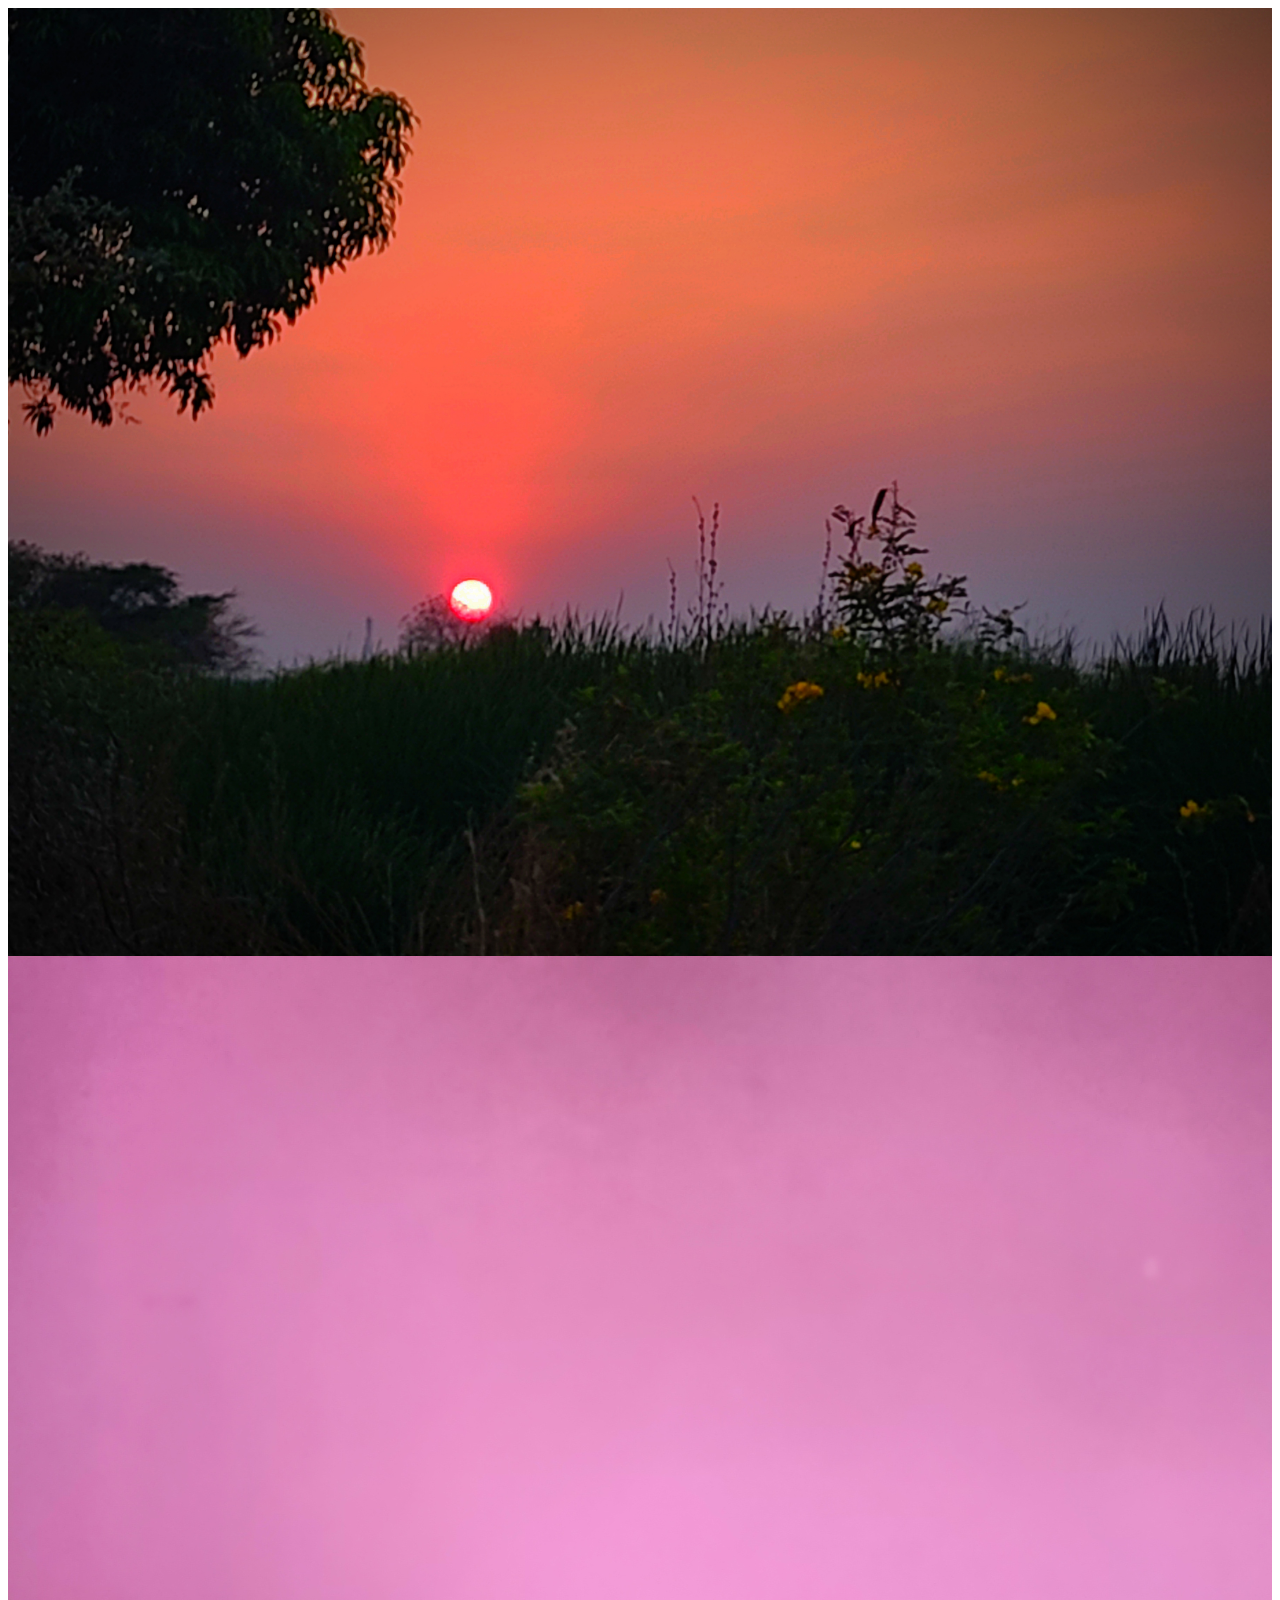
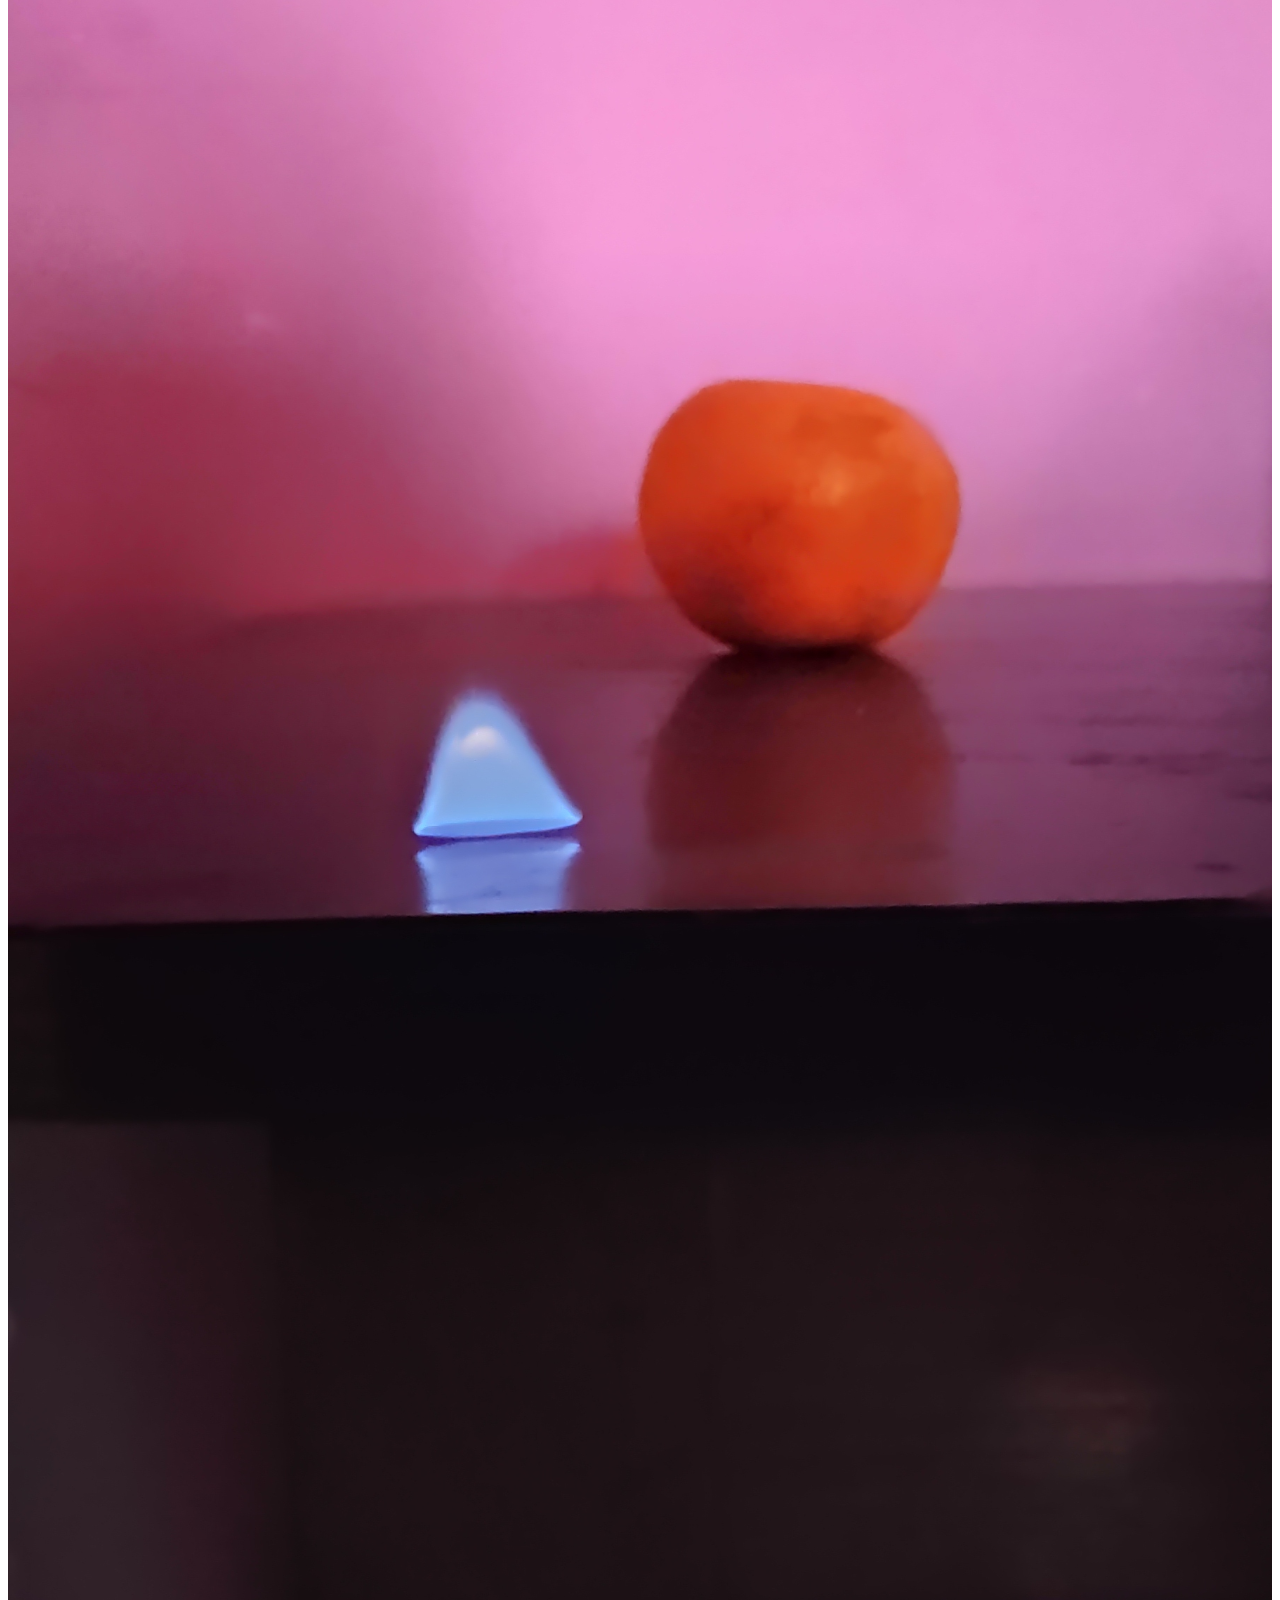
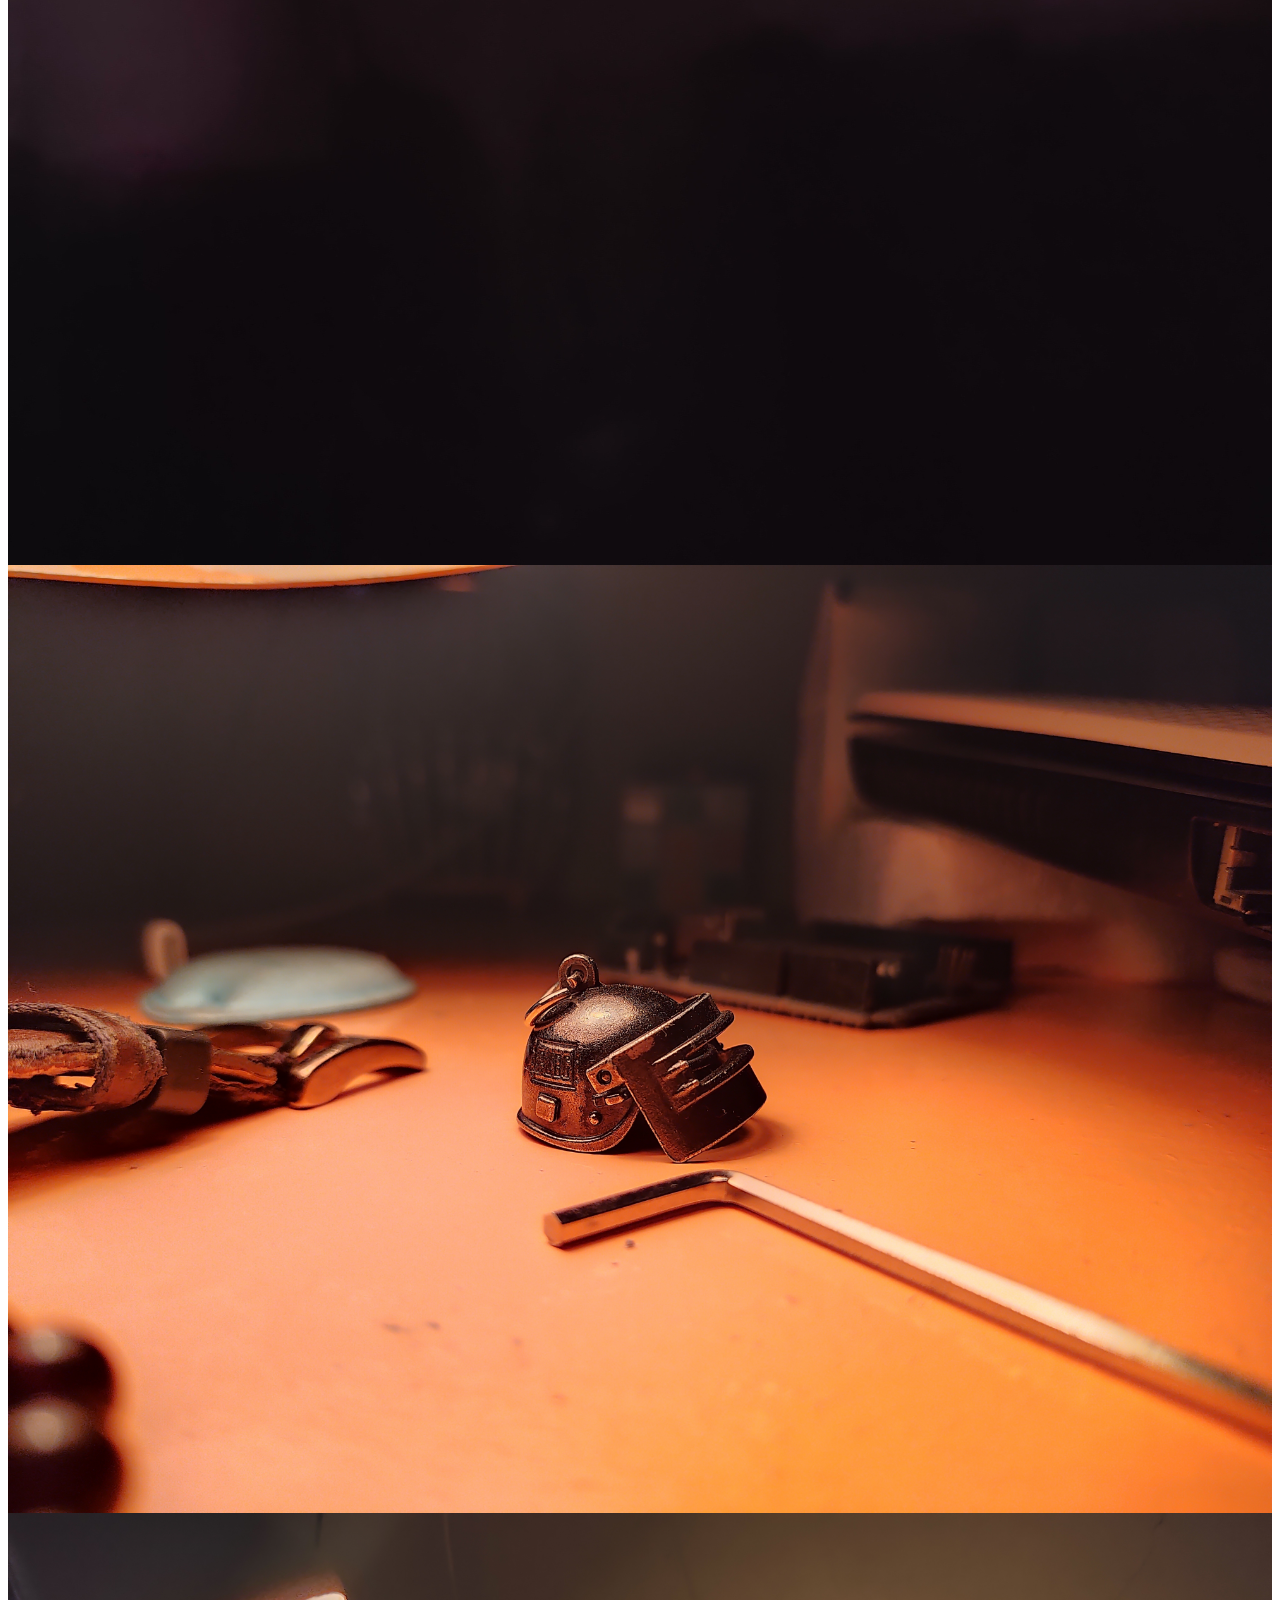
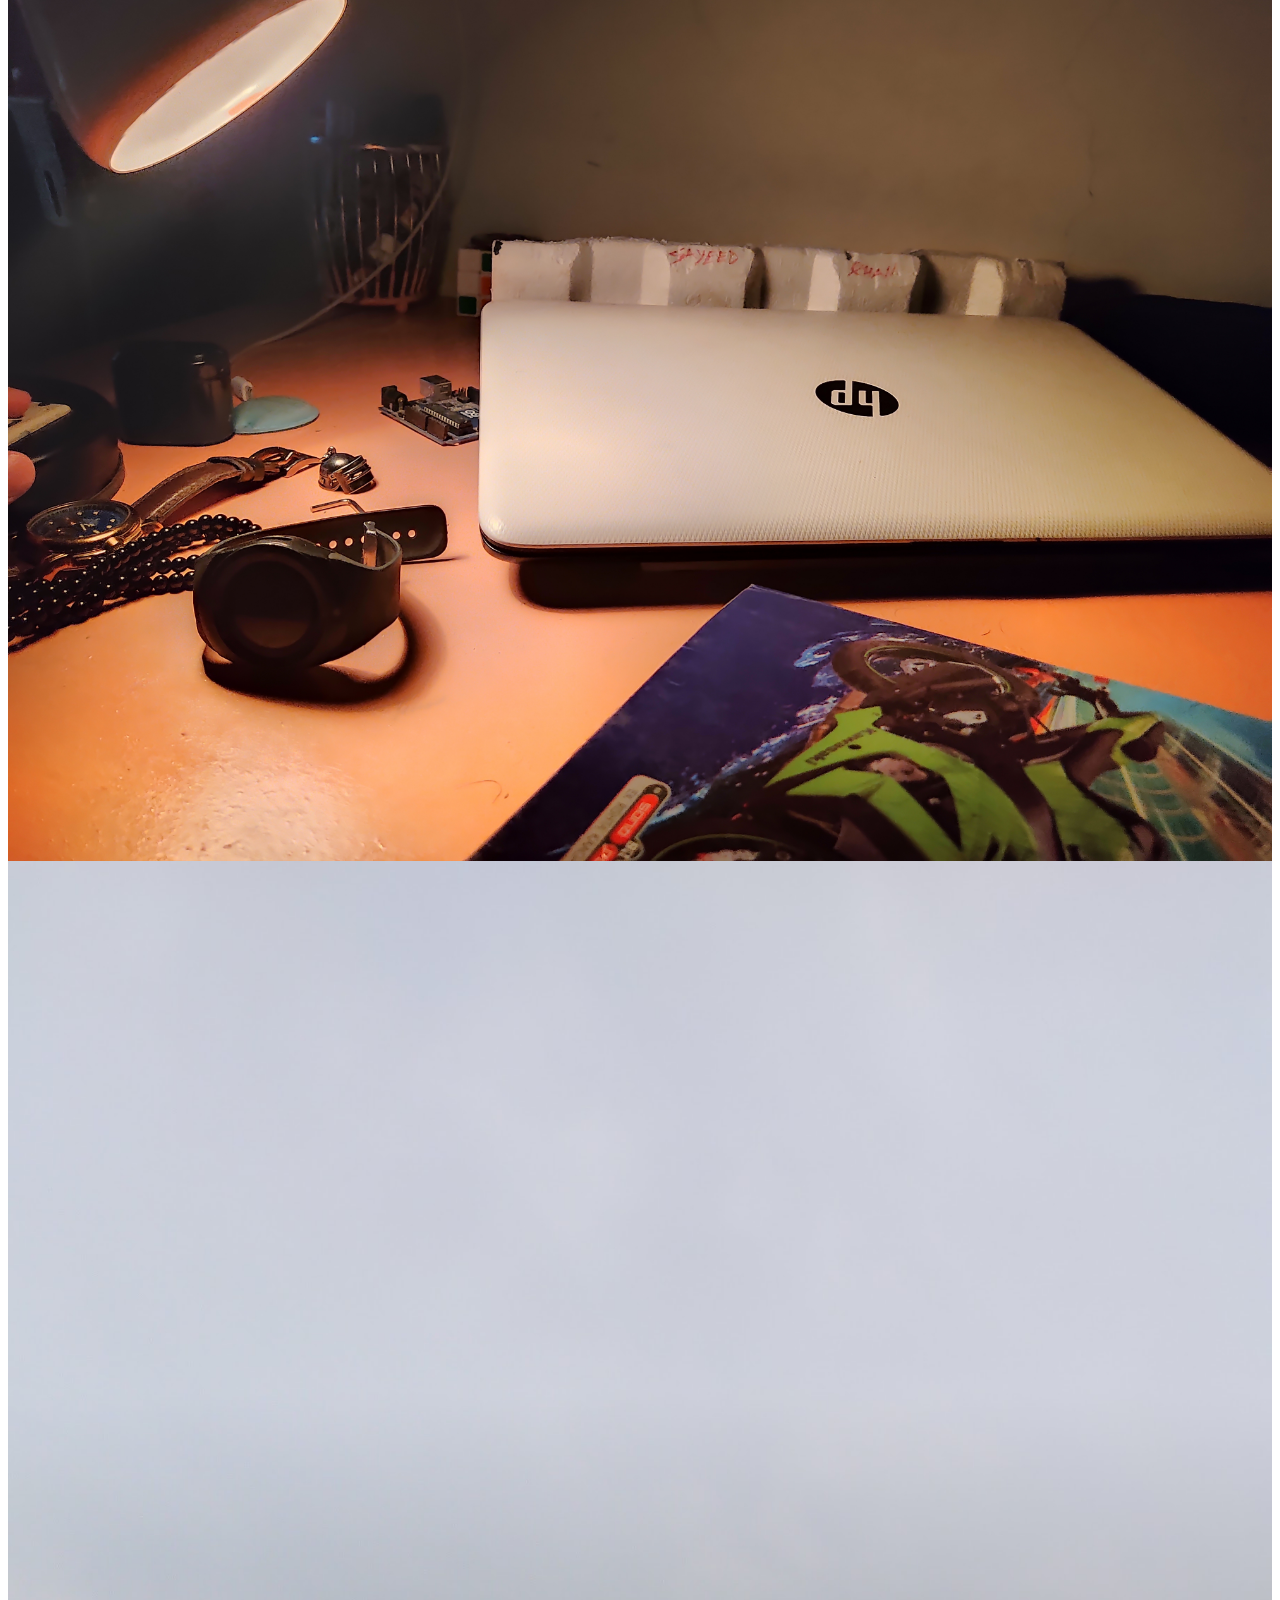
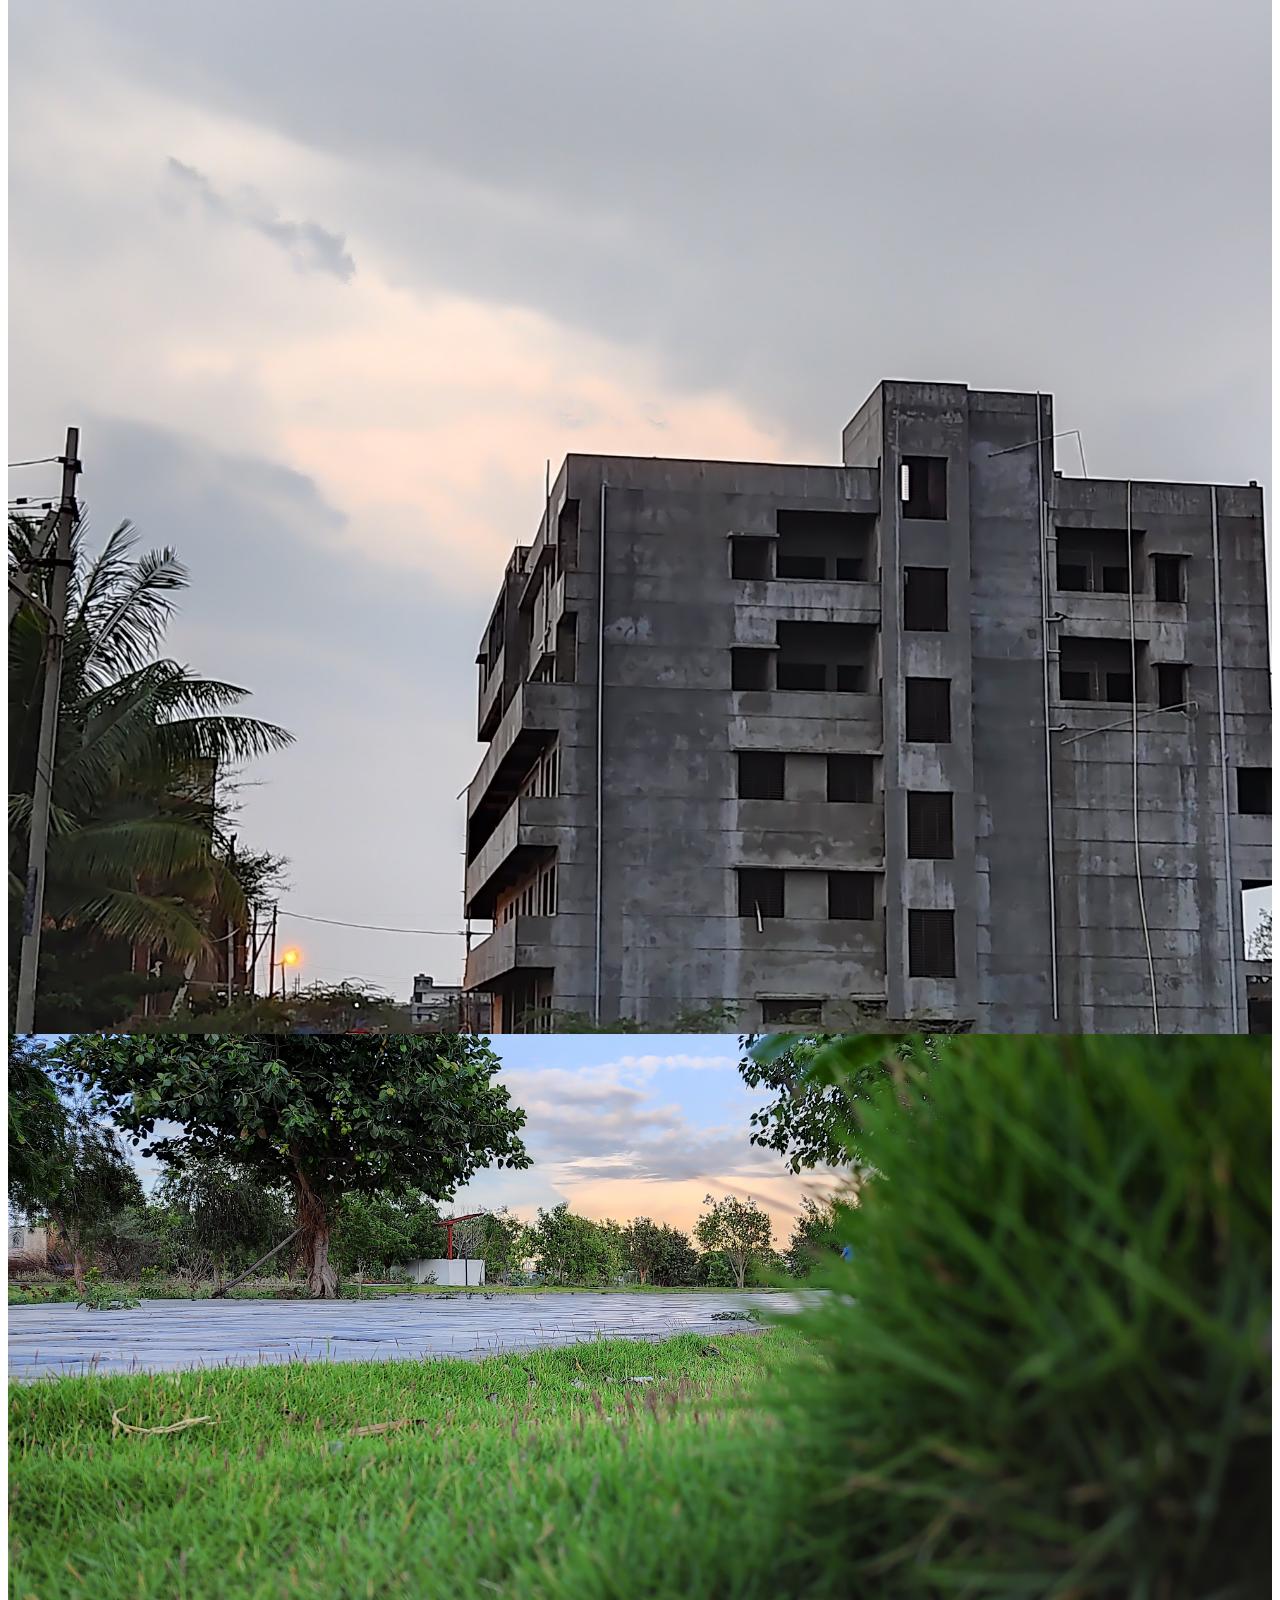
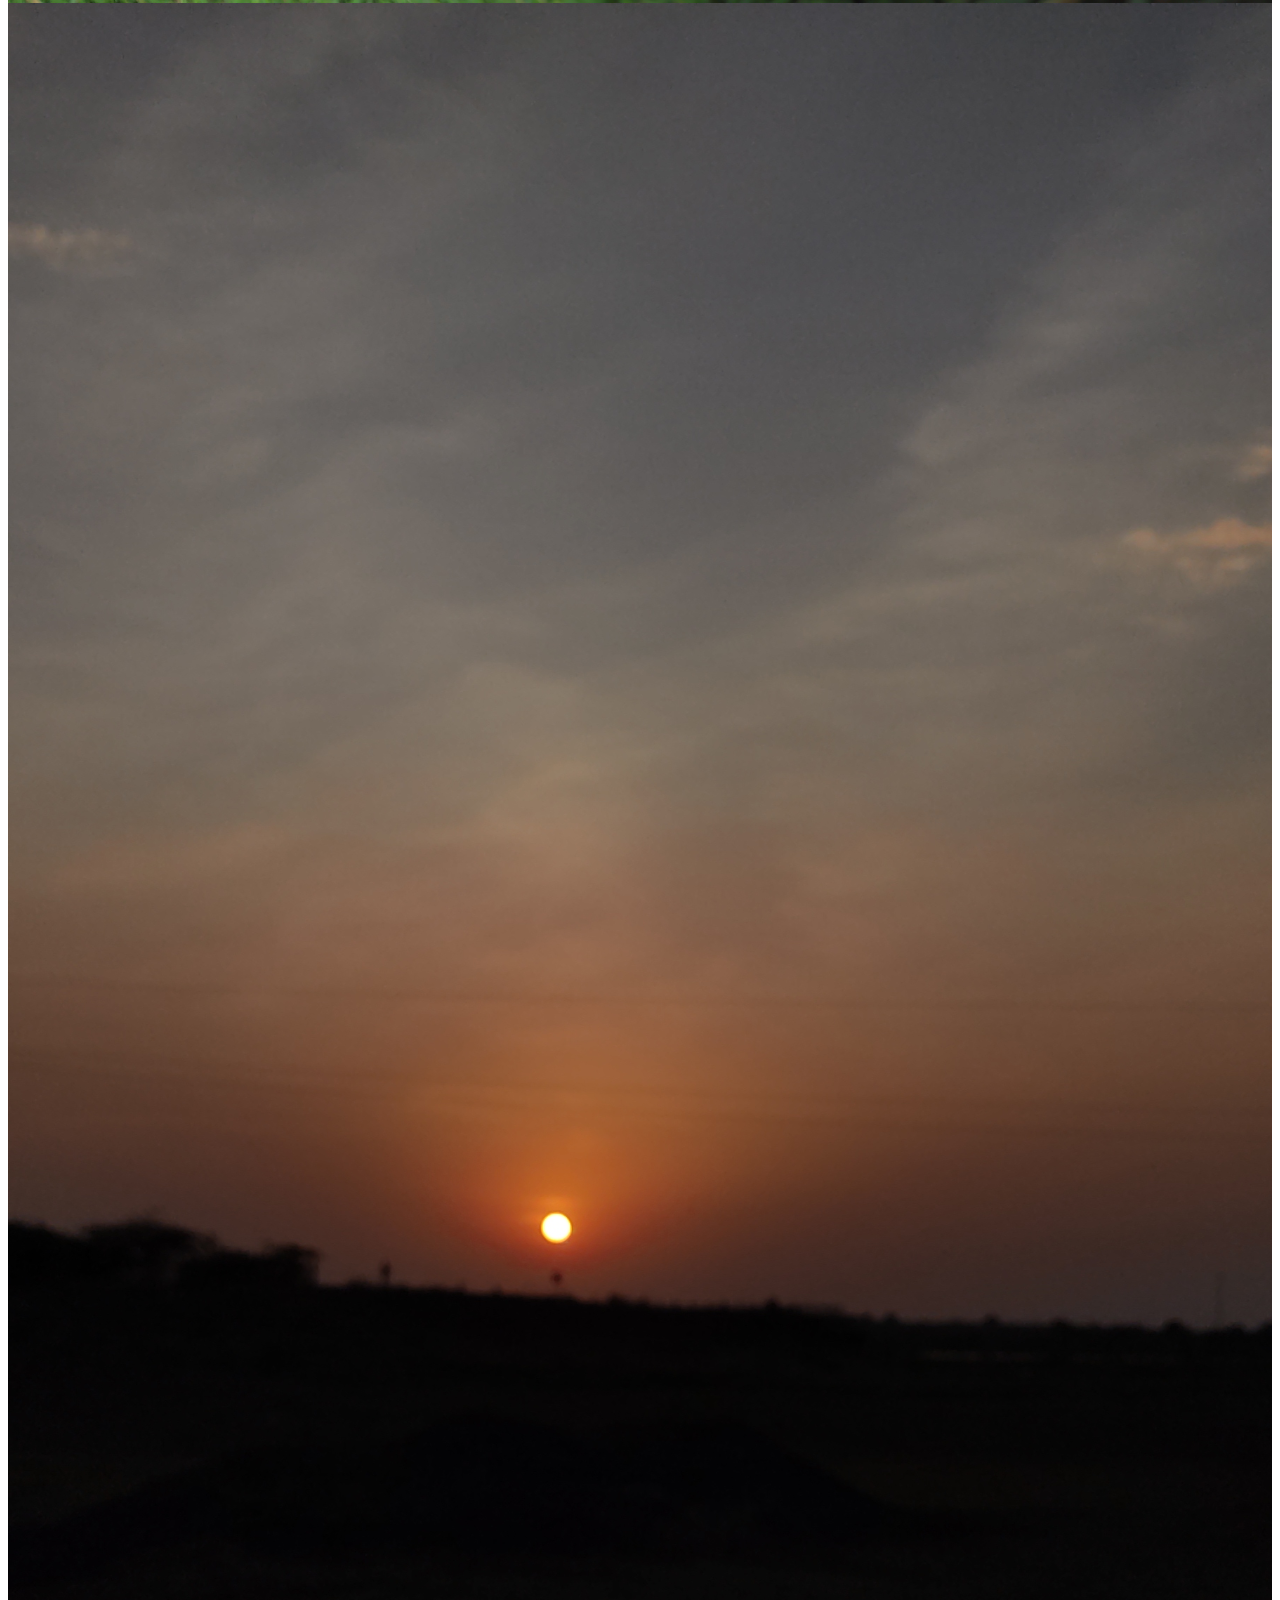
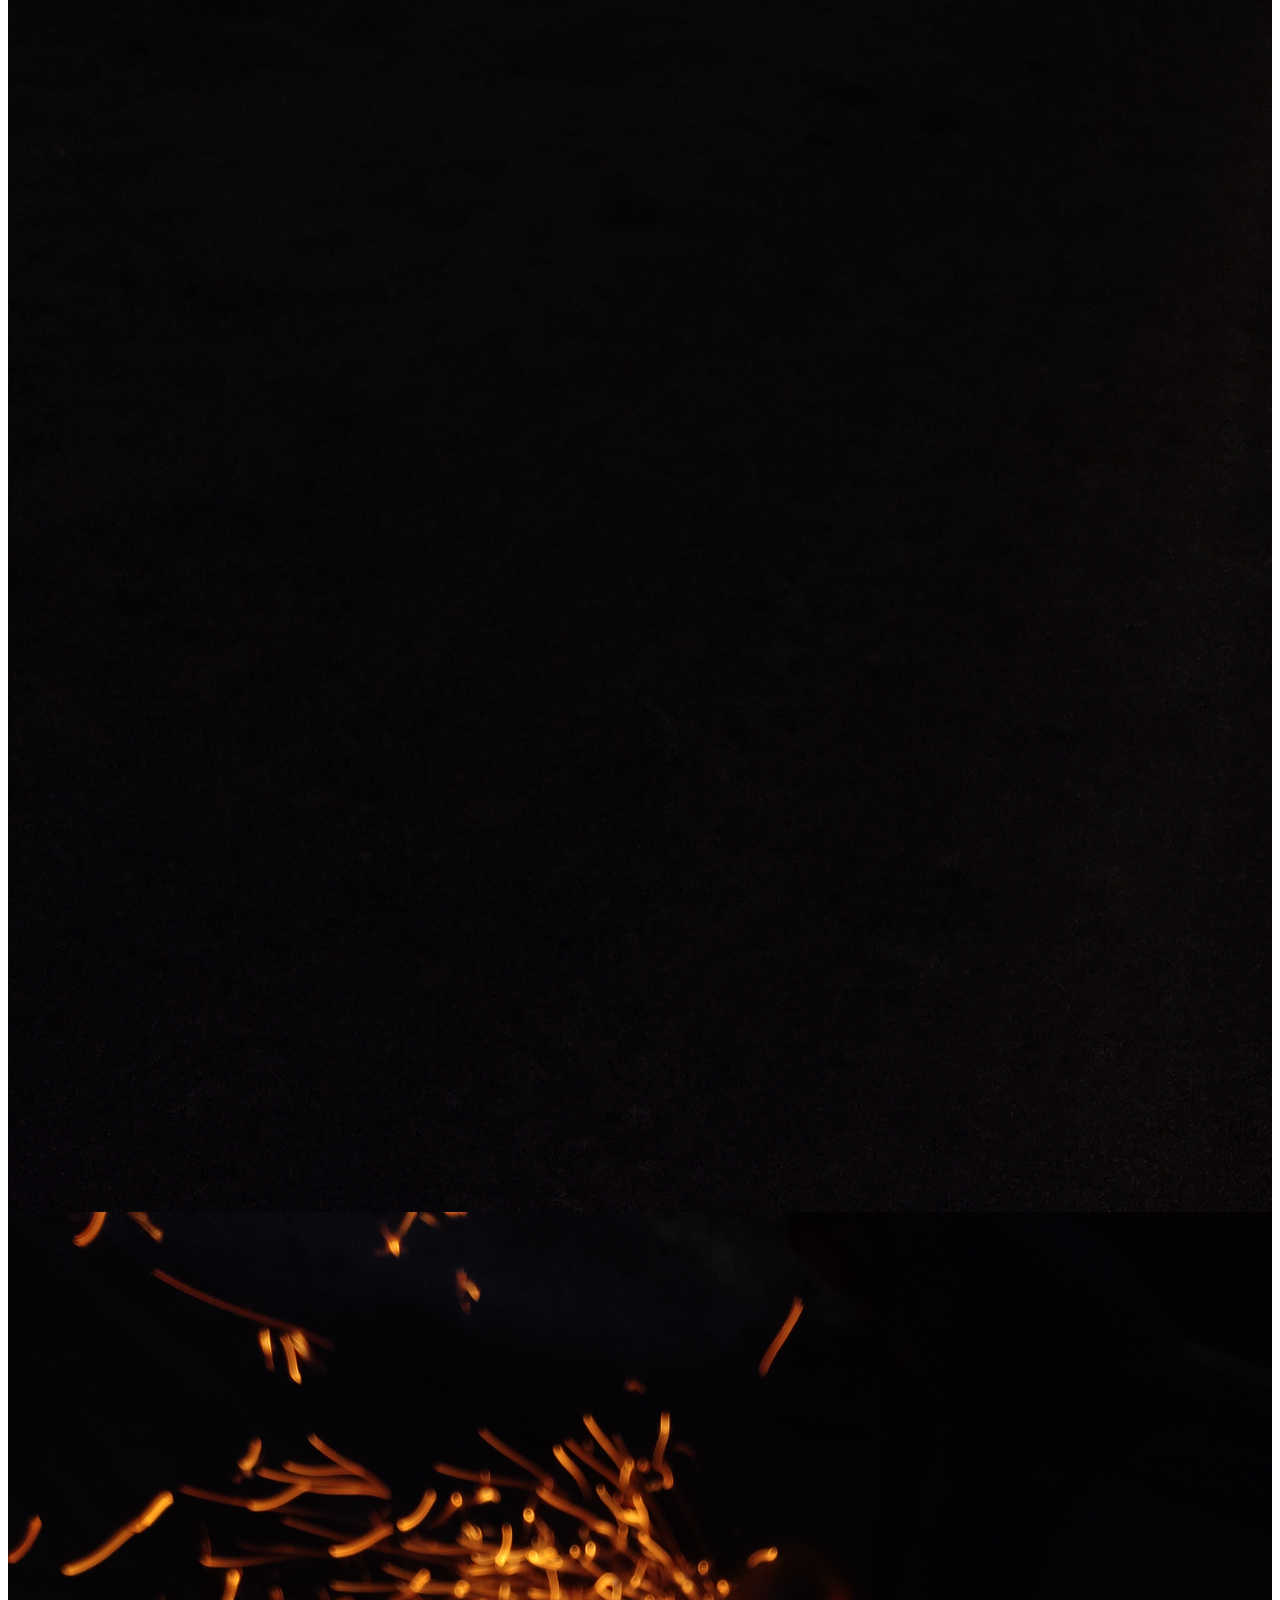
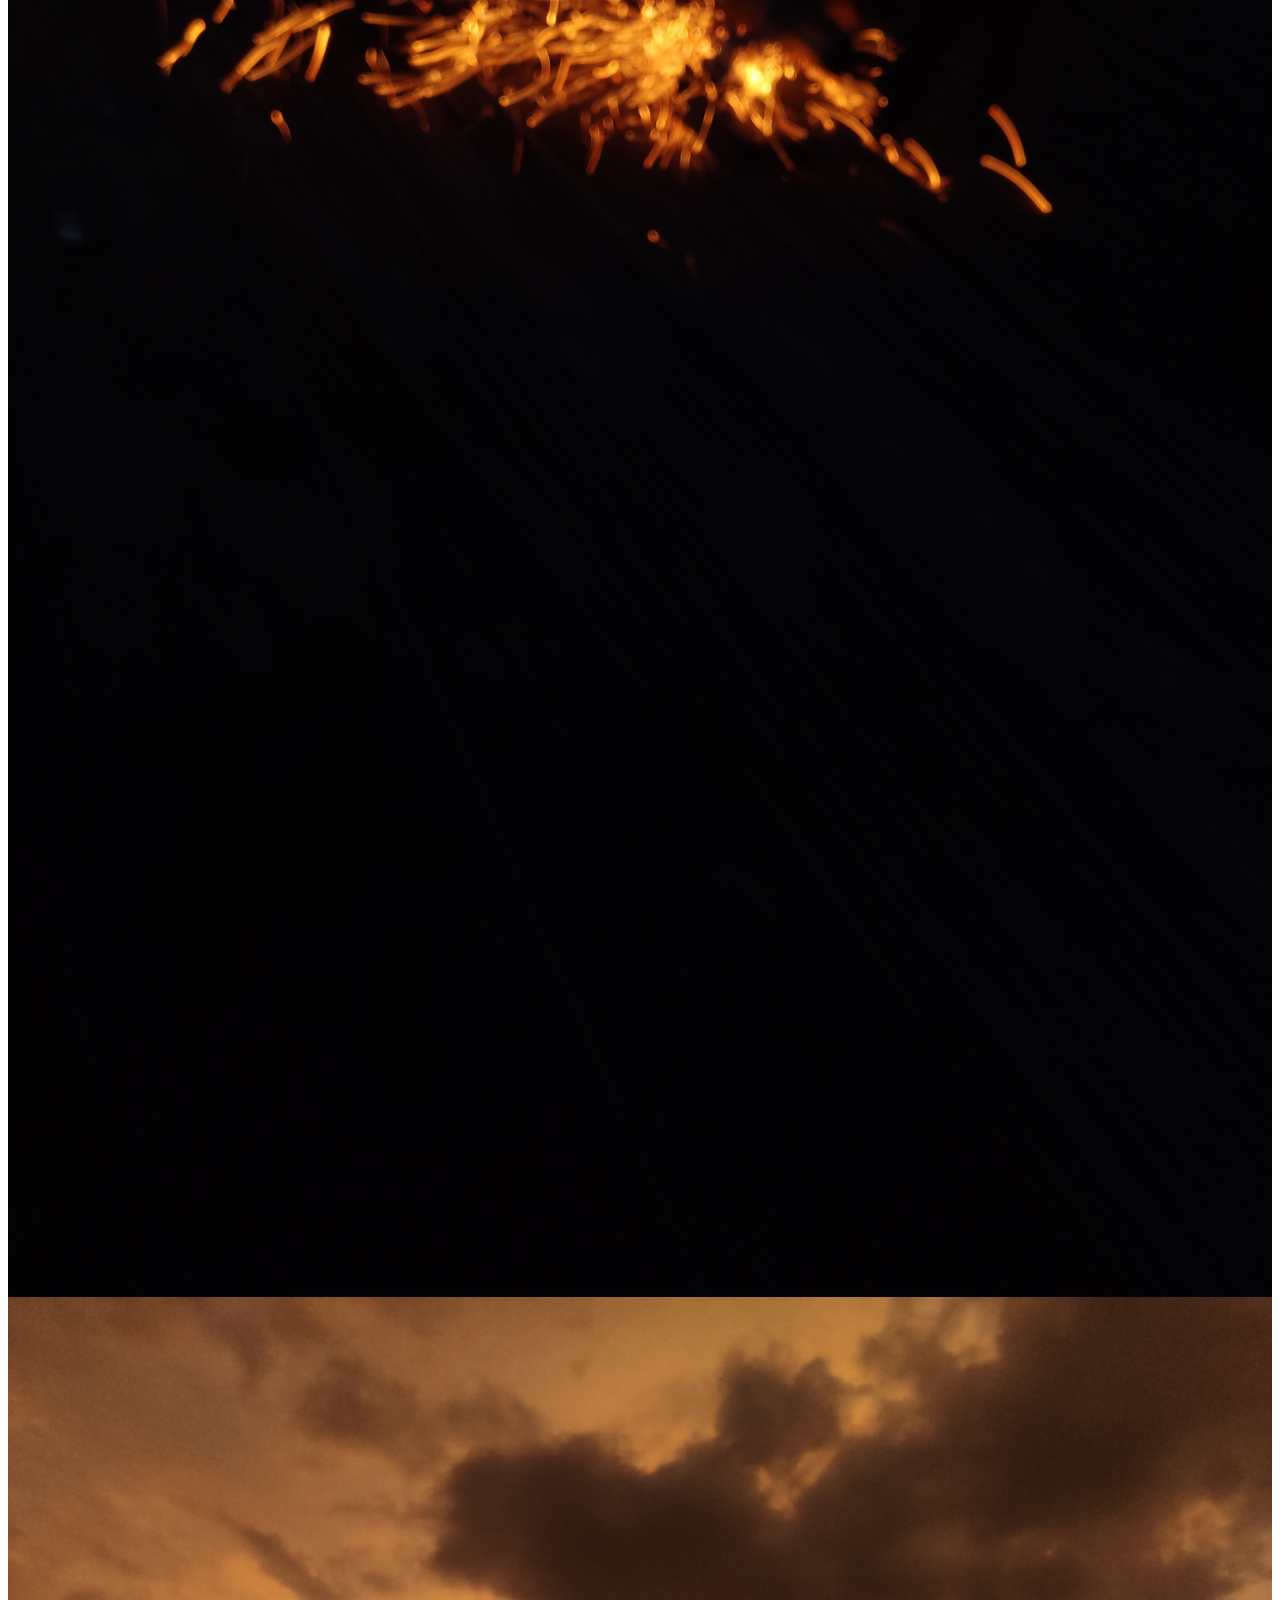
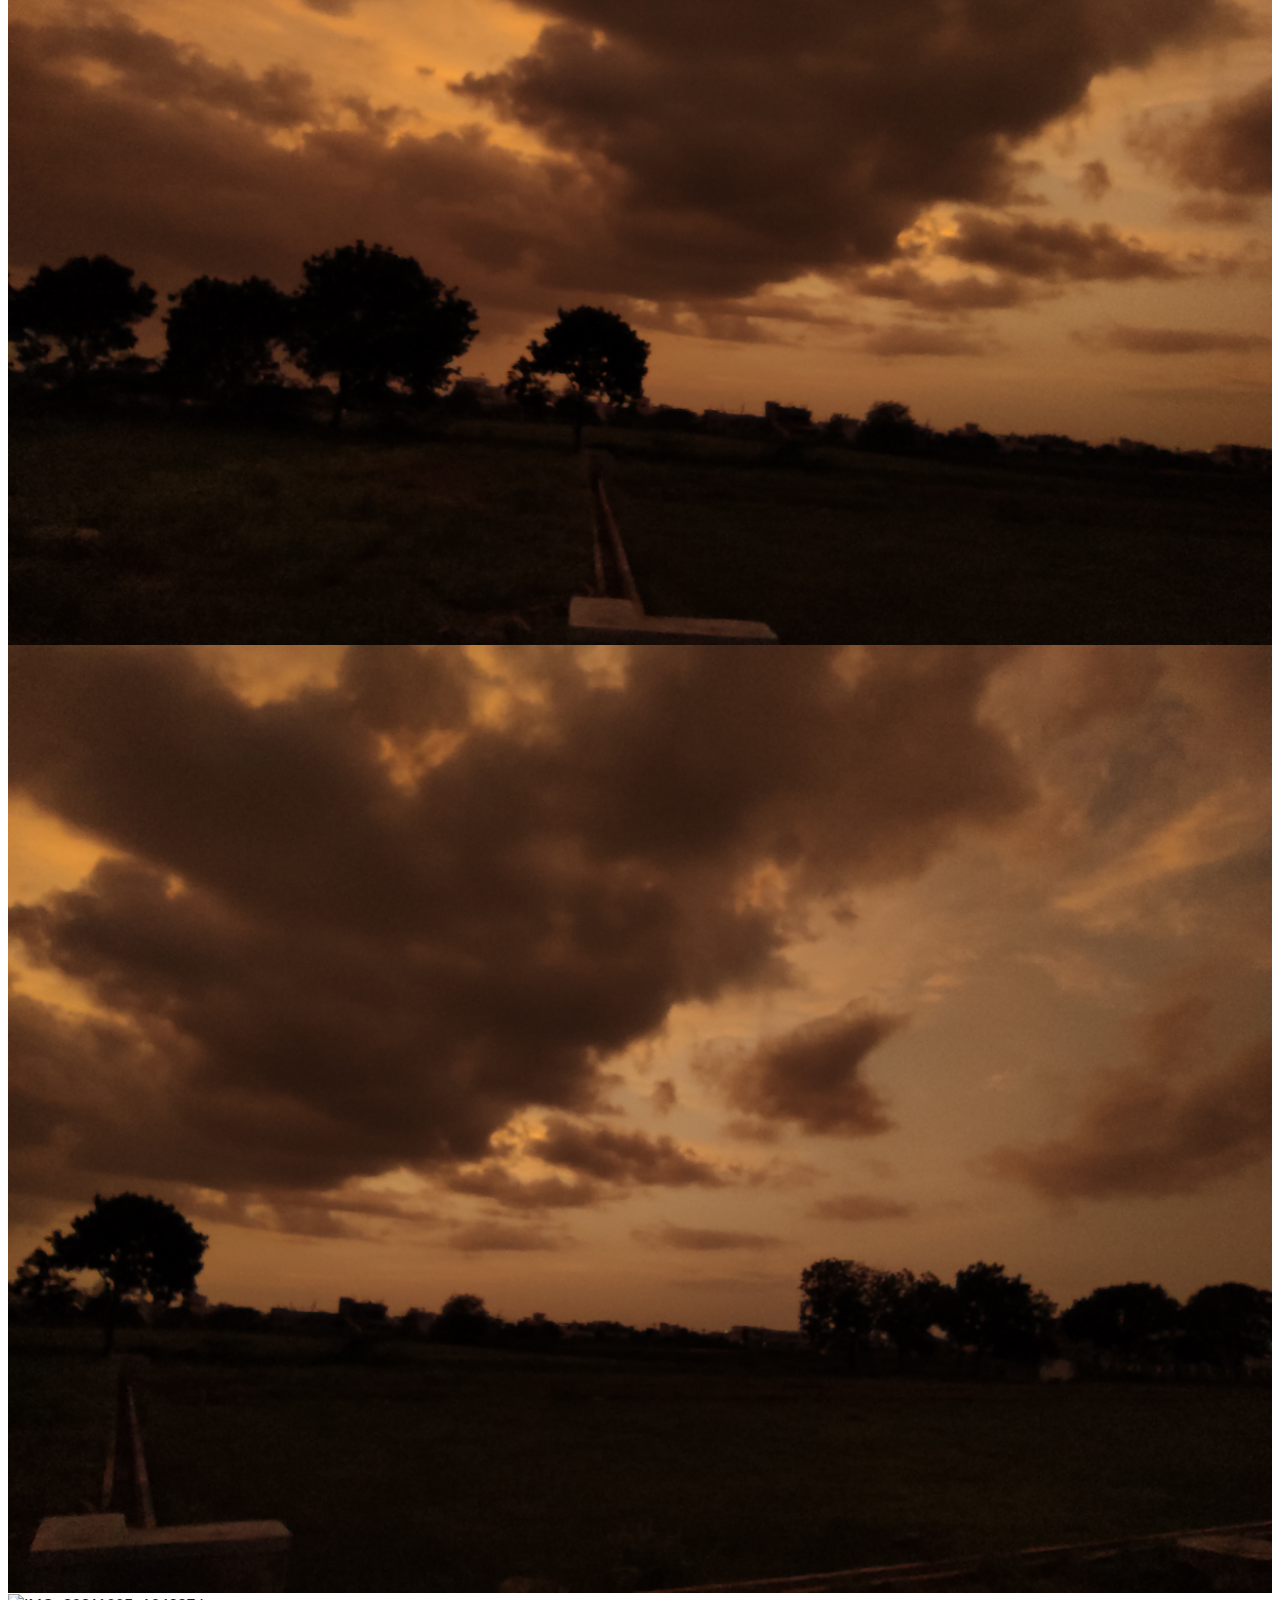
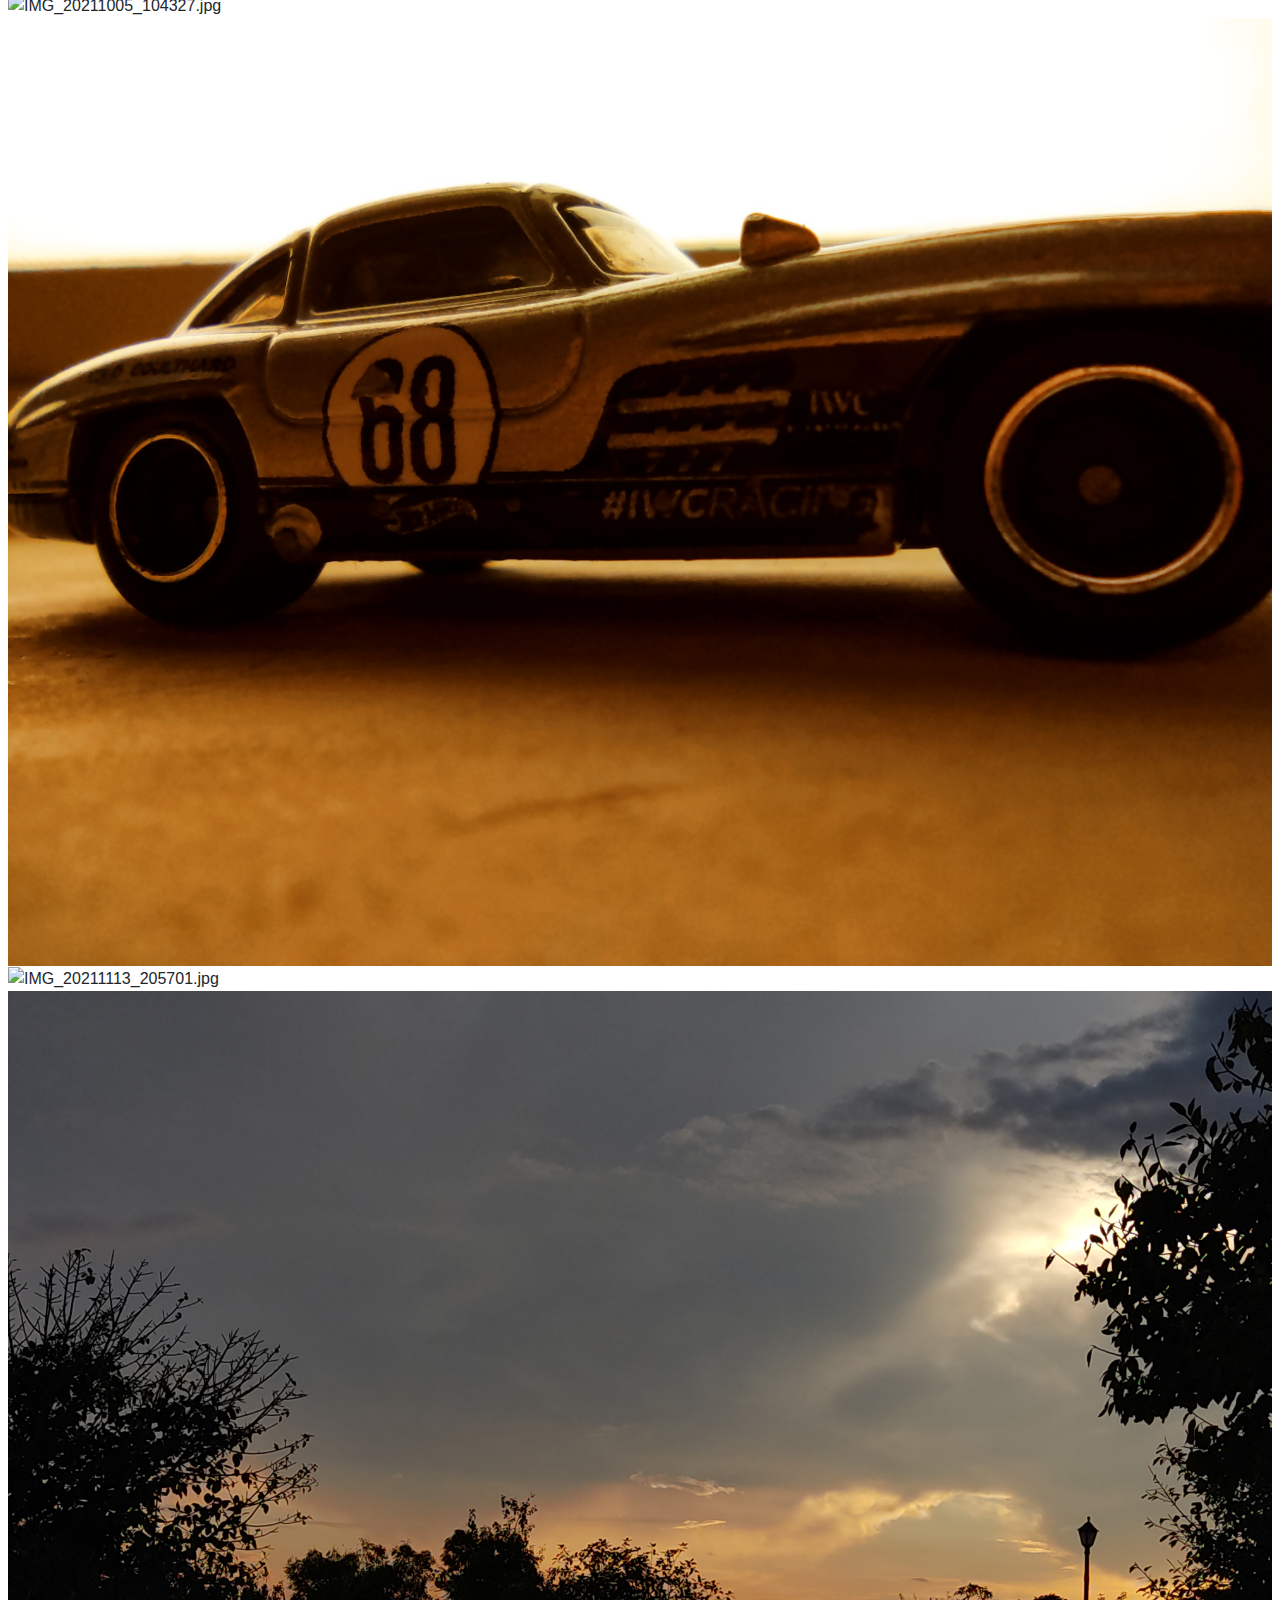
==== index.html @ 254beebf "corrected" ====
<!DOCTYPE html>
<html lang="en" class="no-js">
   <head>
      <link href="style.css" rel="stylesheet" type="text/css"/>
   </head>
   <body>
      <div class="container additional">
         <div class="row"><div class="col-xl-4">
               <img src="IMG_20210215_183608.jpg" class="img-fluid" alt="IMG_20210215_183608.jpg">
            </div><div class="col-xl-4">
               <img src="IMG_20210219_174233.jpg" class="img-fluid" alt="IMG_20210219_174233.jpg">
            </div><div class="col-xl-4">
               <img src="IMG_20210503_192621.jpg" class="img-fluid" alt="IMG_20210503_192621.jpg">
            </div><div class="col-xl-4">
               <img src="IMG_20210503_192657.jpg" class="img-fluid" alt="IMG_20210503_192657.jpg">
            </div><div class="col-xl-4">
               <img src="IMG_20210507_182528~2.jpg" class="img-fluid" alt="IMG_20210507_182528~2.jpg">
            </div><div class="col-xl-4">
               <img src="IMG_20210519_181928.jpg" class="img-fluid" alt="IMG_20210519_181928.jpg">
            </div><div class="col-xl-4">
               <img src="IMG_20210522_183722.jpg" class="img-fluid" alt="IMG_20210522_183722.jpg">
            </div><div class="col-xl-4">
               <img src="IMG_20210912_184241_1.jpg" class="img-fluid" alt="IMG_20210912_184241_1.jpg">
            </div><div class="col-xl-4">
               <img src="IMG_20210915_183302_1.jpg" class="img-fluid" alt="IMG_20210915_183302_1.jpg">
            </div><div class="col-xl-4">
               <img src="IMG_20210915_183305.jpg" class="img-fluid" alt="IMG_20210915_183305.jpg">
            </div><div class="col-xl-4">
               <img src="IMG_20211005_104327.jpg" class="img-fluid" alt="IMG_20211005_104327.jpg">
            </div><div class="col-xl-4">
               <img src="IMG_20211005_104946.jpg" class="img-fluid" alt="IMG_20211005_104946.jpg">
            </div><div class="col-xl-4">
               <img src="IMG_20211113_205701.jpg" class="img-fluid" alt="IMG_20211113_205701.jpg">
            </div><div class="col-xl-4">
               <img src="IMG_20211123_172838_1.jpg" class="img-fluid" alt="IMG_20211123_172838_1.jpg">
            </div><div class="col-xl-4">
               <img src="IMG_20211123_173326_2.jpg" class="img-fluid" alt="IMG_20211123_173326_2.jpg">
            </div><div class="col-xl-4">
               <img src="IMG_20211208_194003_1.jpg" class="img-fluid" alt="IMG_20211208_194003_1.jpg">
            </div><div class="col-xl-4">
               <img src="IMG_20220112_205504.jpg" class="img-fluid" alt="IMG_20220112_205504.jpg">
            </div><div class="col-xl-4">
               <img src="IMG_20220215_185506.jpg" class="img-fluid" alt="IMG_20220215_185506.jpg">
            </div><div class="col-xl-4">
               <img src="IMG_20220217_115638.jpg" class="img-fluid" alt="IMG_20220217_115638.jpg">
            </div><div class="col-xl-4">
               <img src="IMG_20220217_120119.jpg" class="img-fluid" alt="IMG_20220217_120119.jpg">
            </div><div class="col-xl-4">
               <img src="IMG_20220218_161530.jpg" class="img-fluid" alt="IMG_20220218_161530.jpg">
            </div><div class="col-xl-4">
               <img src="IMG_20220218_181143.jpg" class="img-fluid" alt="IMG_20220218_181143.jpg">
            </div><div class="col-xl-4">
               <img src="IMG_20220218_181311.jpg" class="img-fluid" alt="IMG_20220218_181311.jpg">
            </div><div class="col-xl-4">
               <img src="PANO_20220215_185539.jpg" class="img-fluid" alt="PANO_20220215_185539.jpg">
            </div></div>
      </div>
   </body>
</html>
---- style.css ----
element {
}
.additional img {
  margin-right: 0;
  margin-left: 0;
  padding-right: 0;
  padding-left: 0;
}
.img-fluid {
  max-width: 100%;
  height: auto;
}
img {
  vertical-align: middle;
  border-style: none;
}
*, ::after, ::before {
  box-sizing: border-box;
}
body {
  font-family: -apple-system,BlinkMacSystemFont,"Segoe UI",Roboto,"Helvetica Neue",Arial,"Noto Sans",sans-serif,"Apple Color Emoji","Segoe UI Emoji","Segoe UI Symbol","Noto Color Emoji";
  font-size: 1rem;
  font-weight: 400;
  line-height: 1.5;
  color: #212529;
  text-align: left;
}
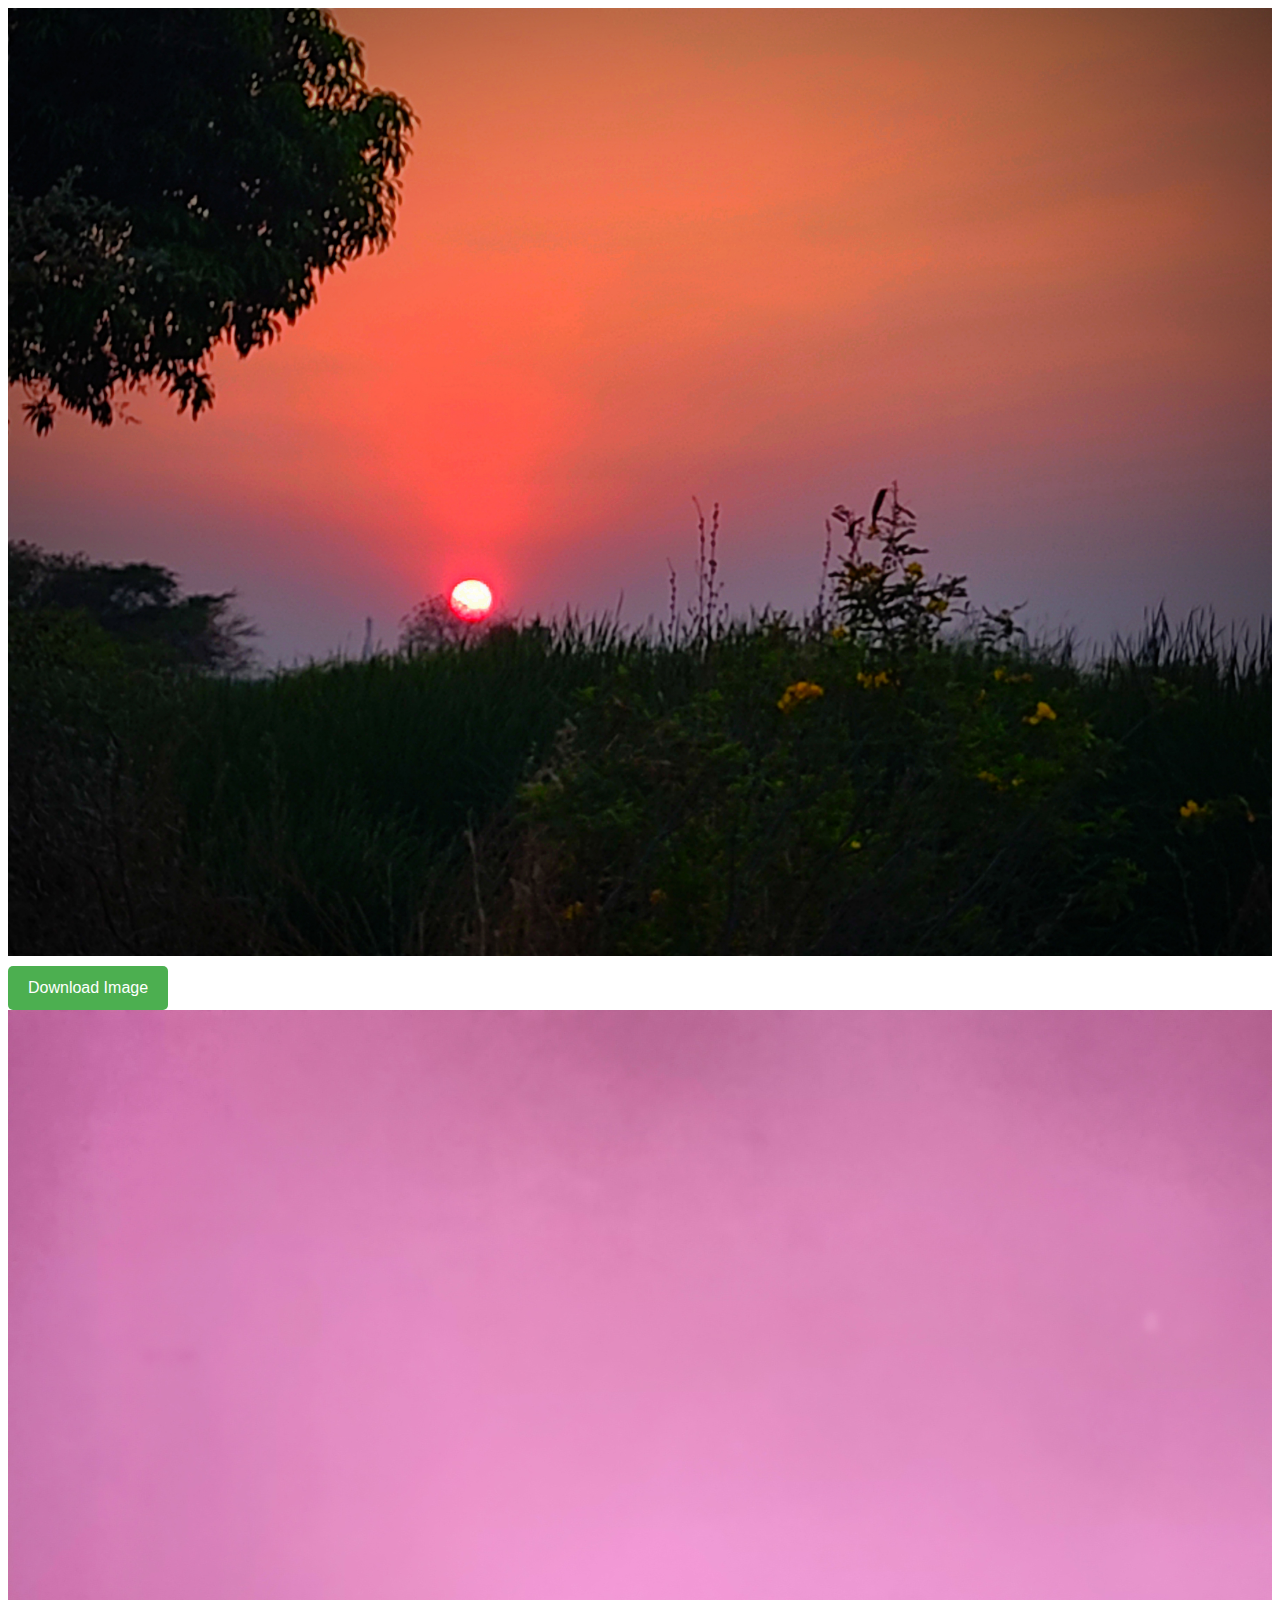
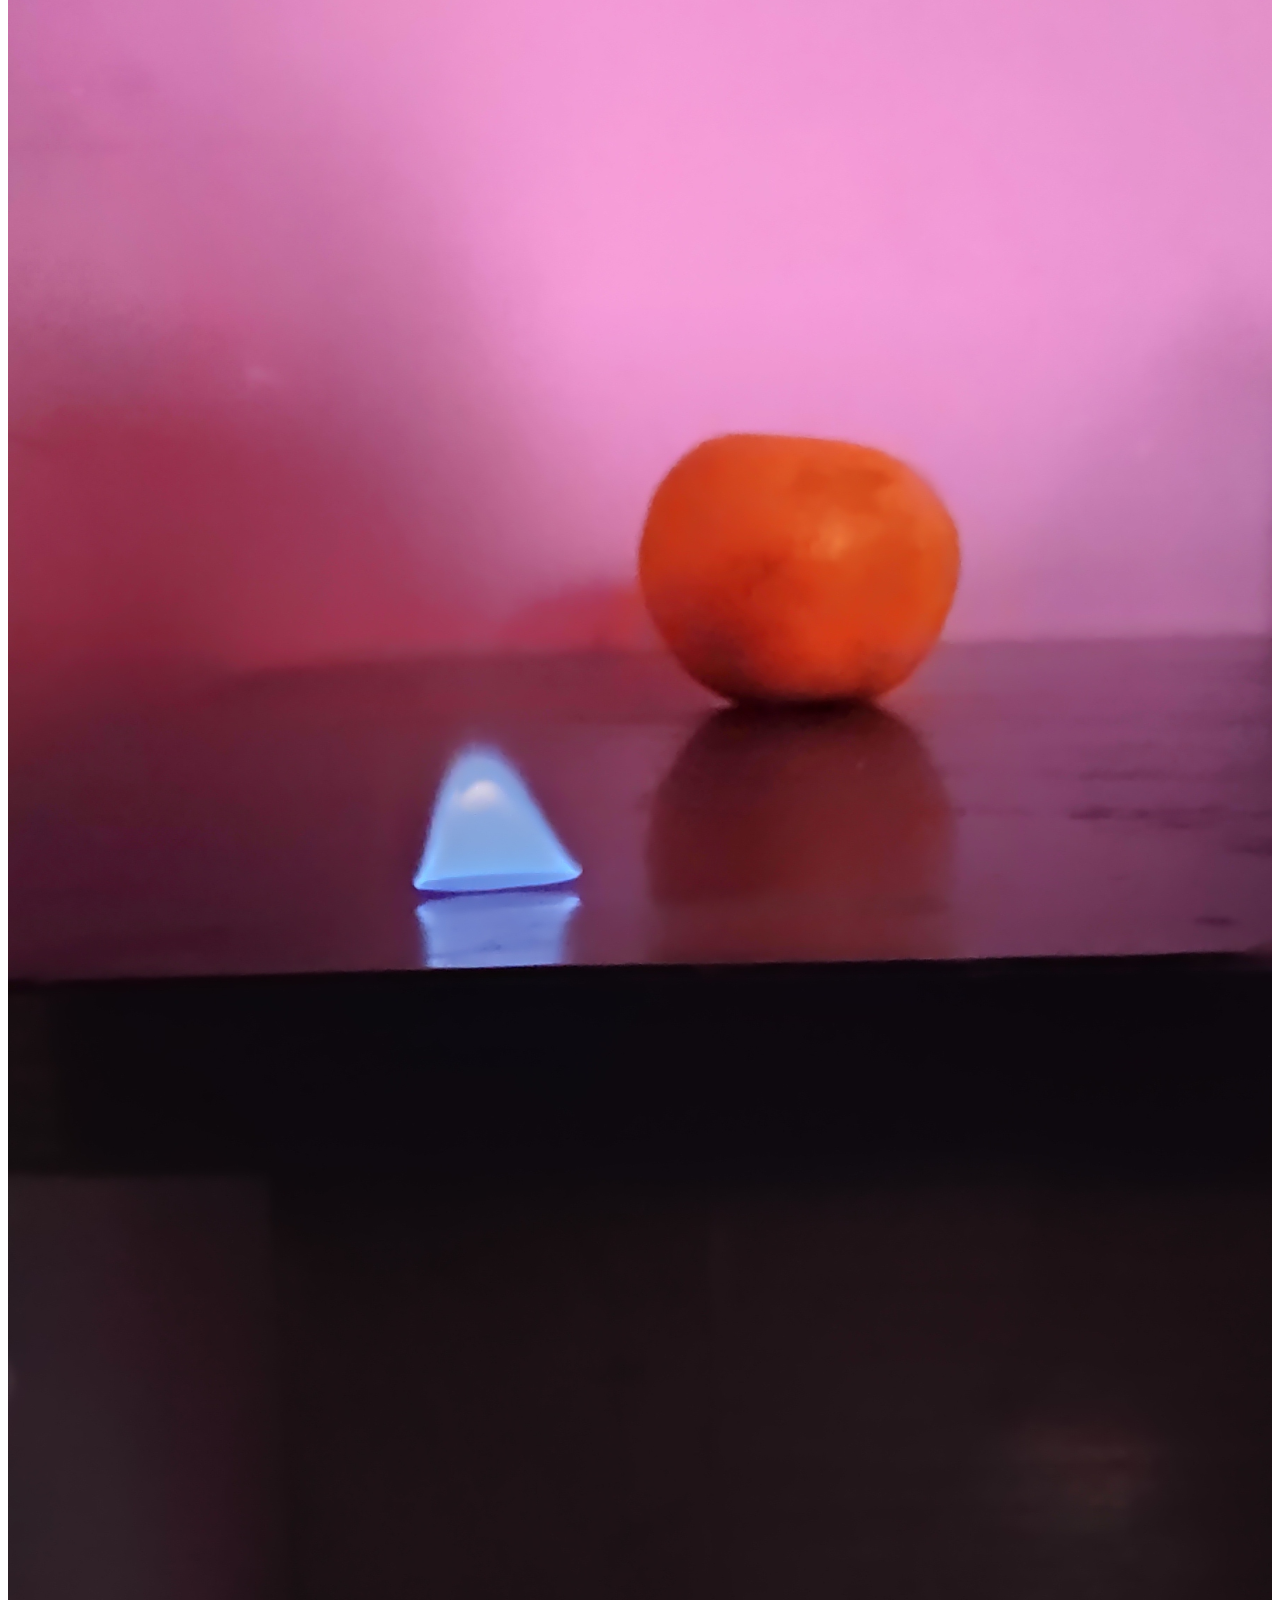
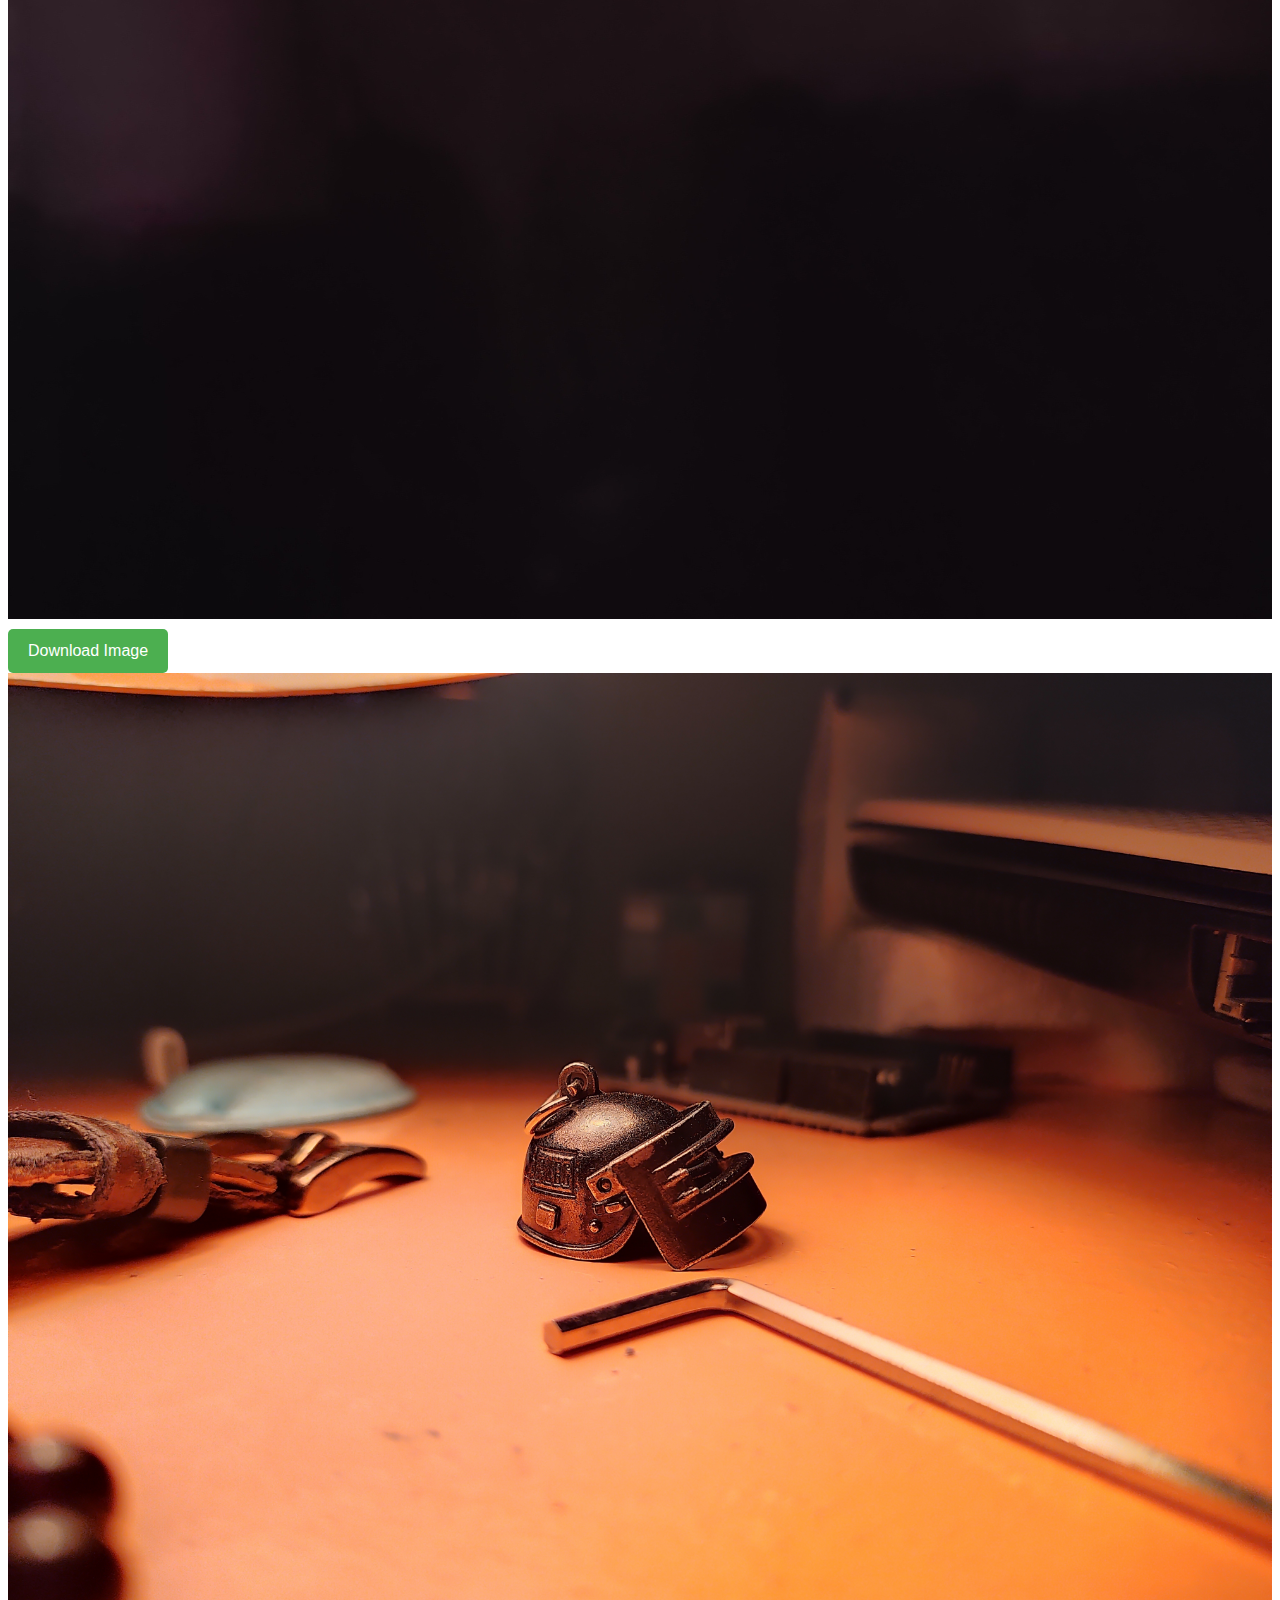
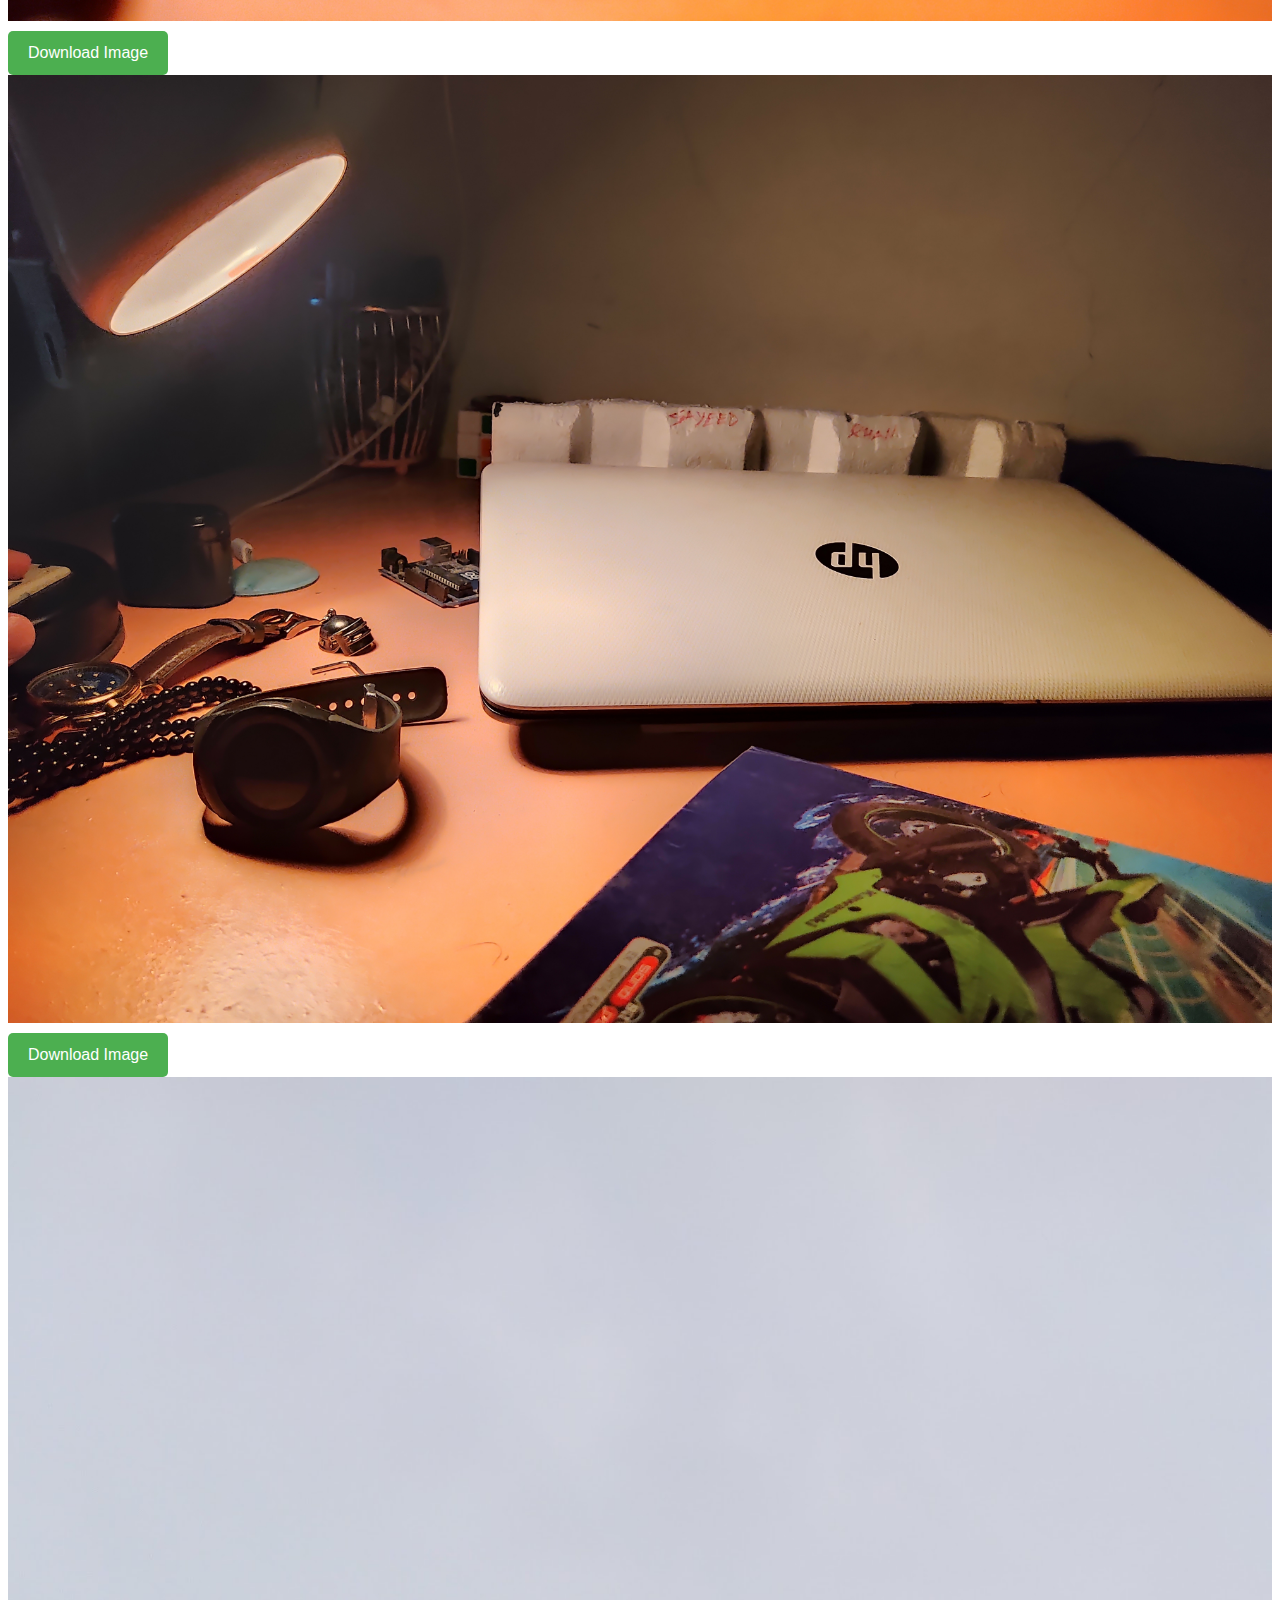
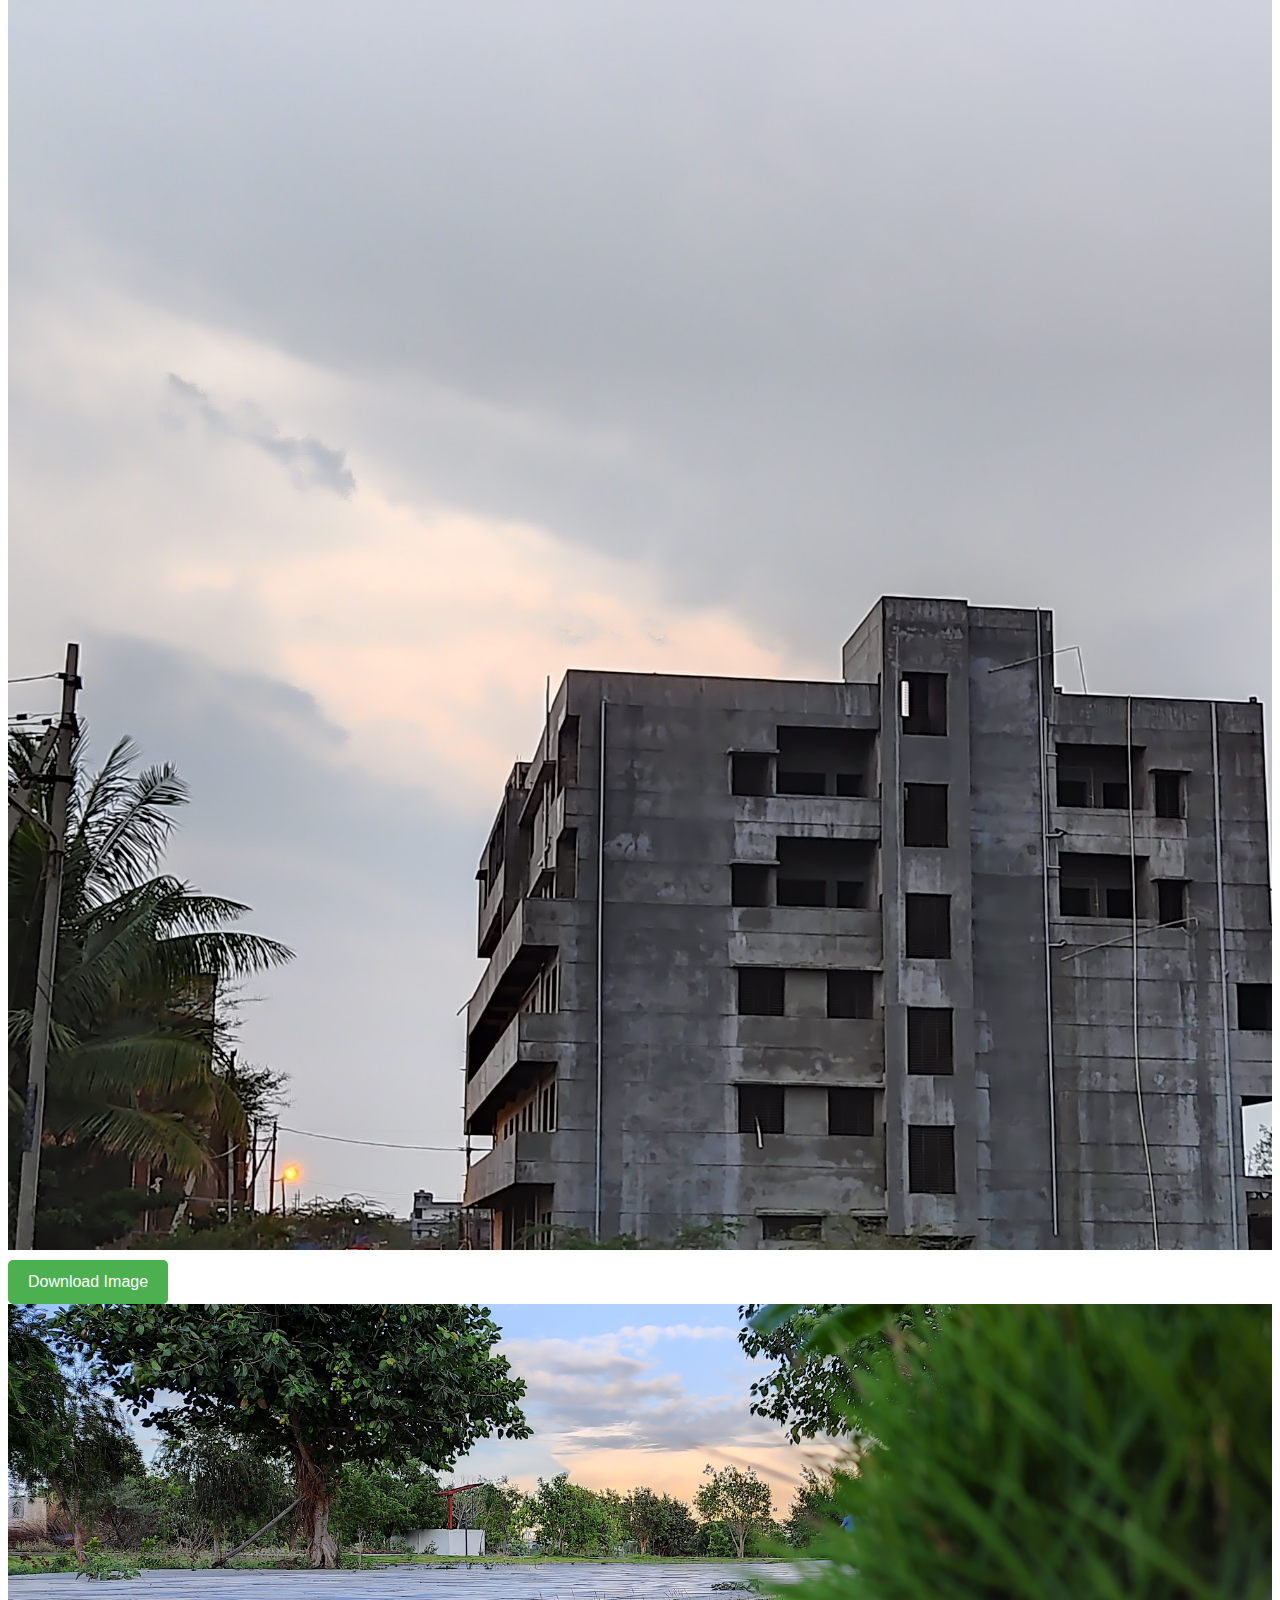
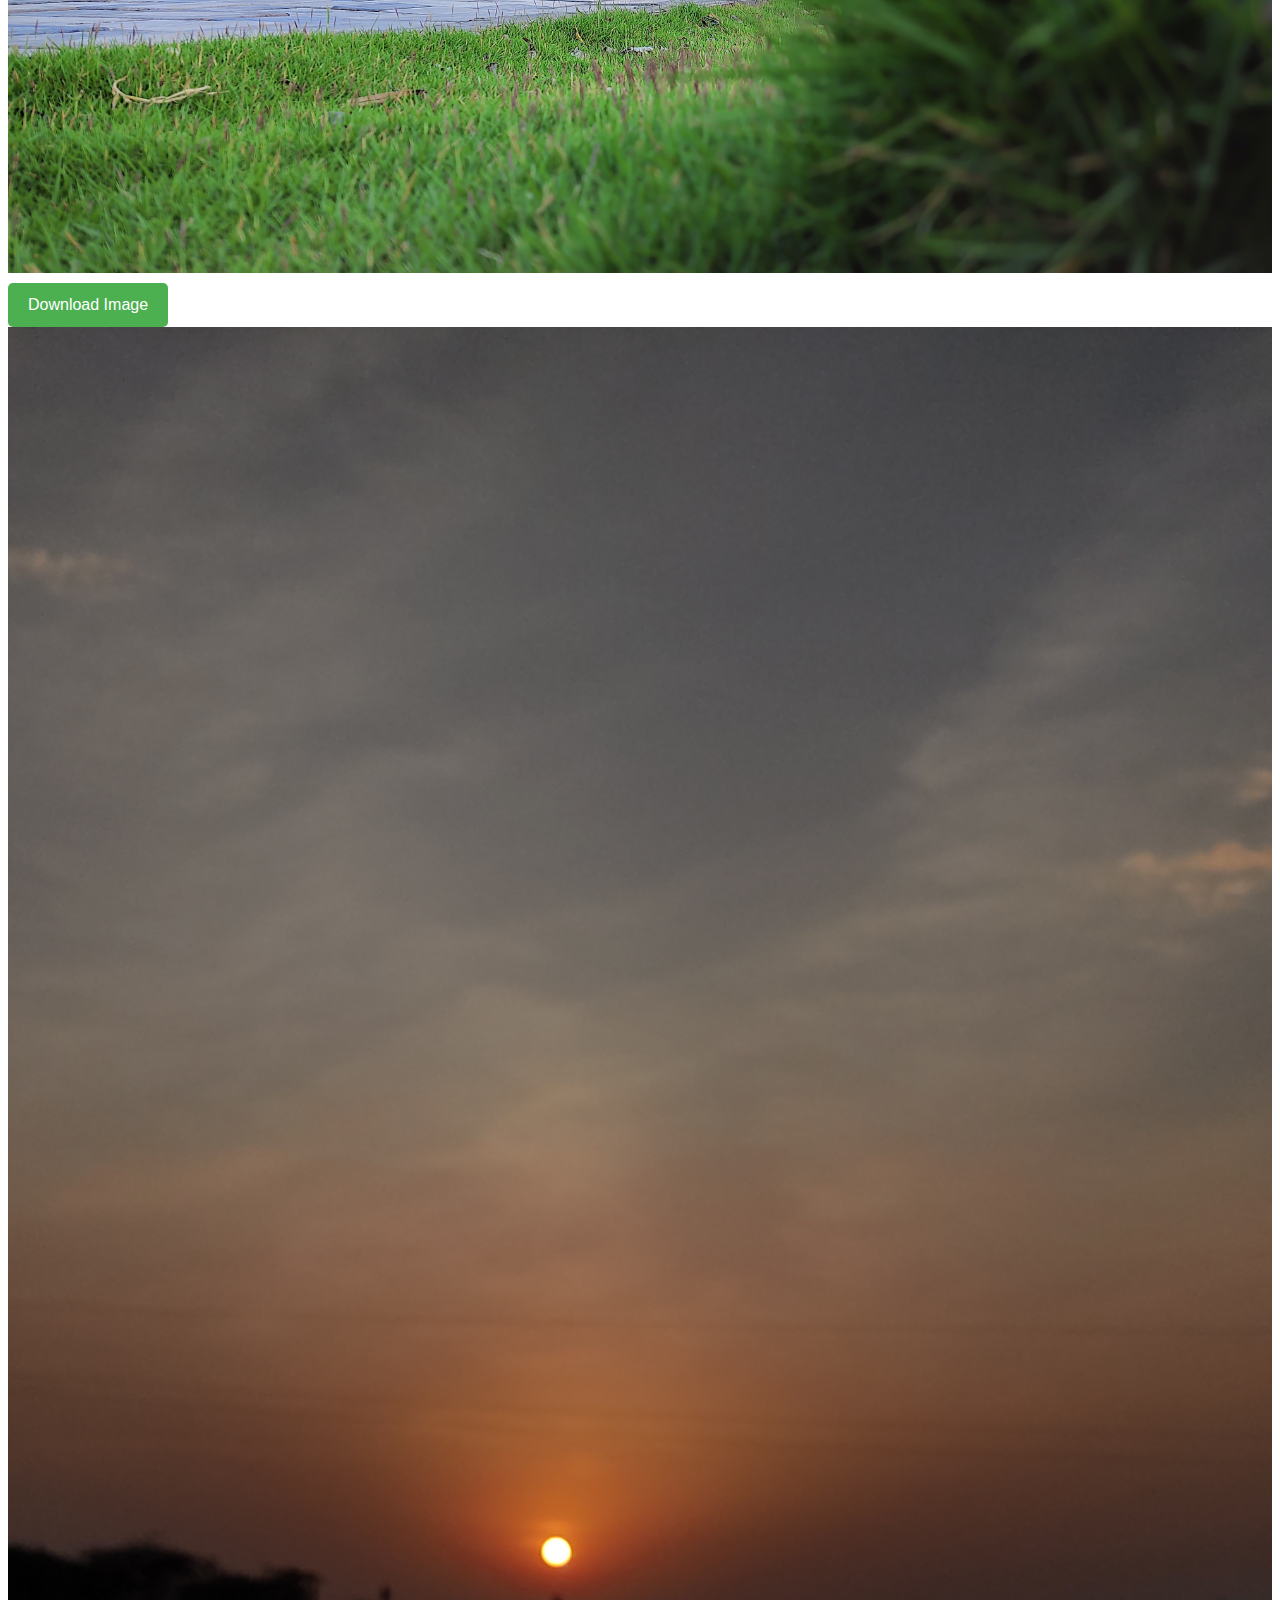
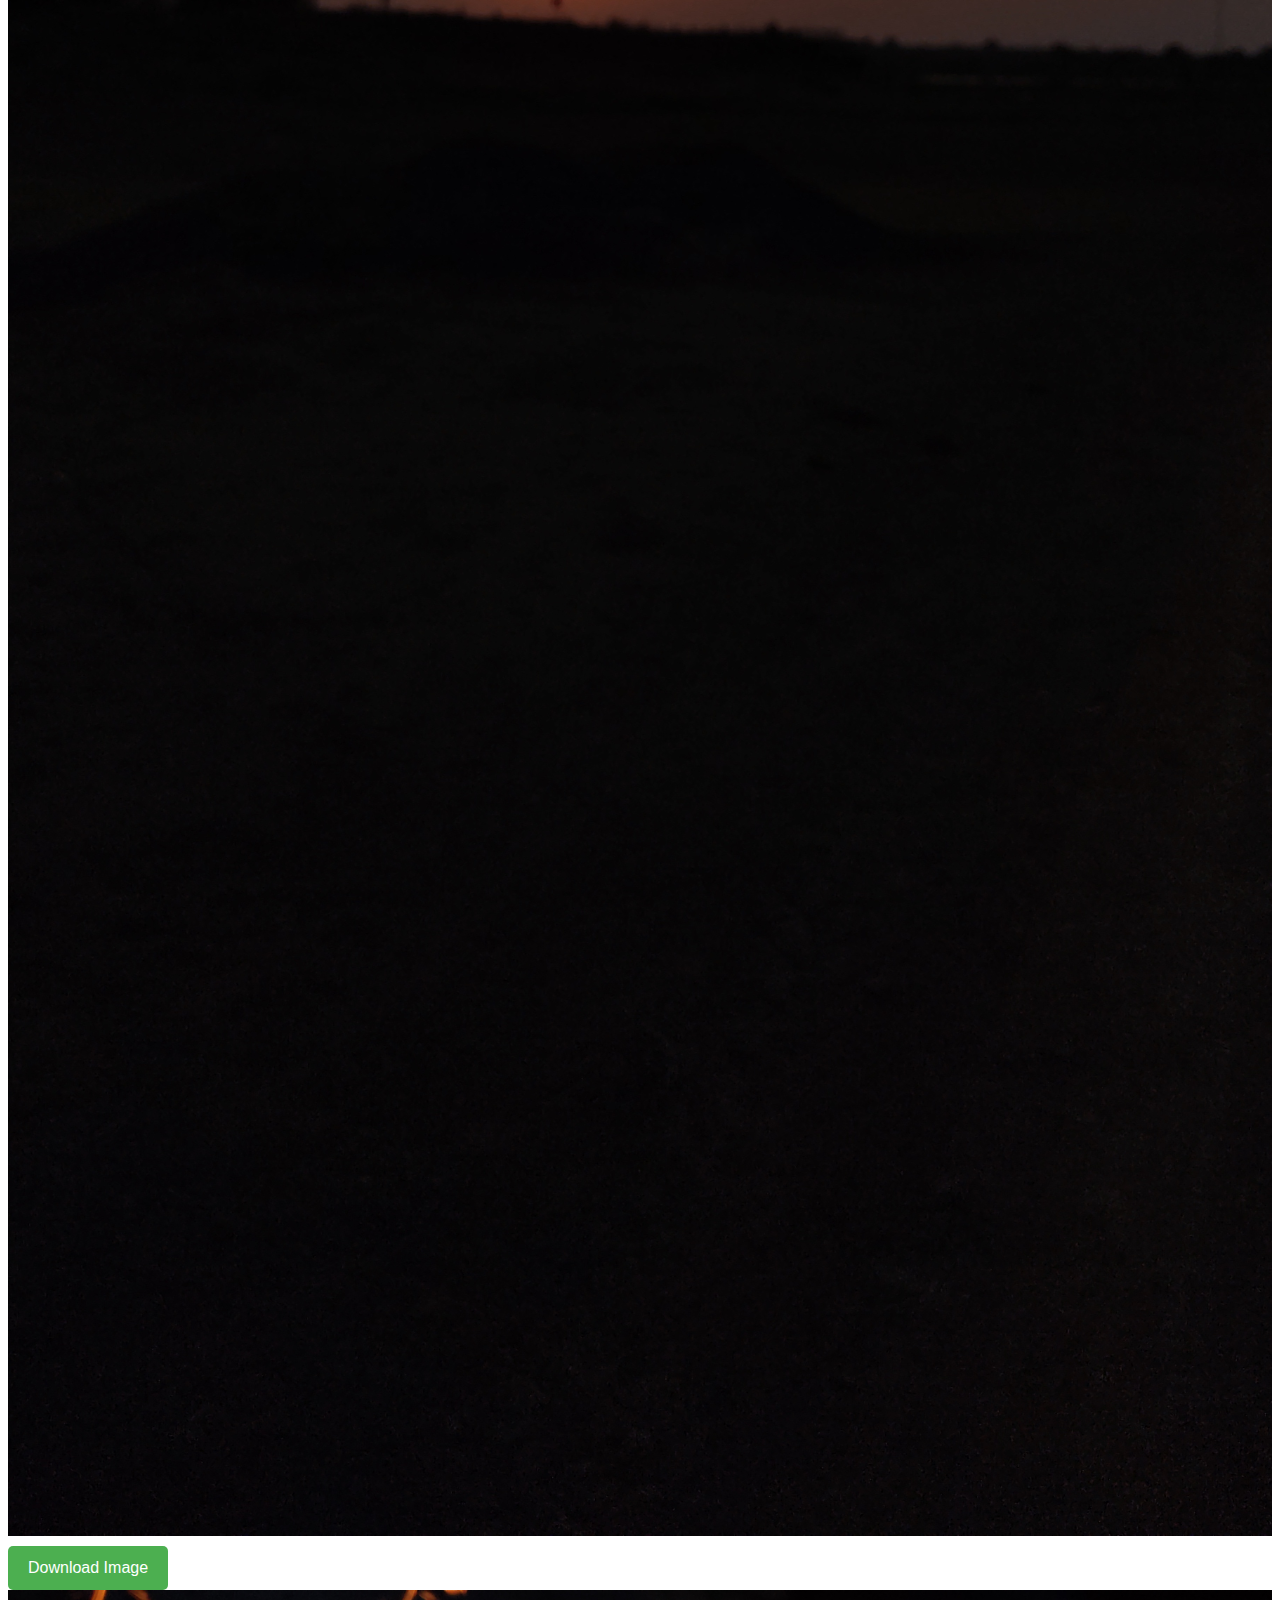
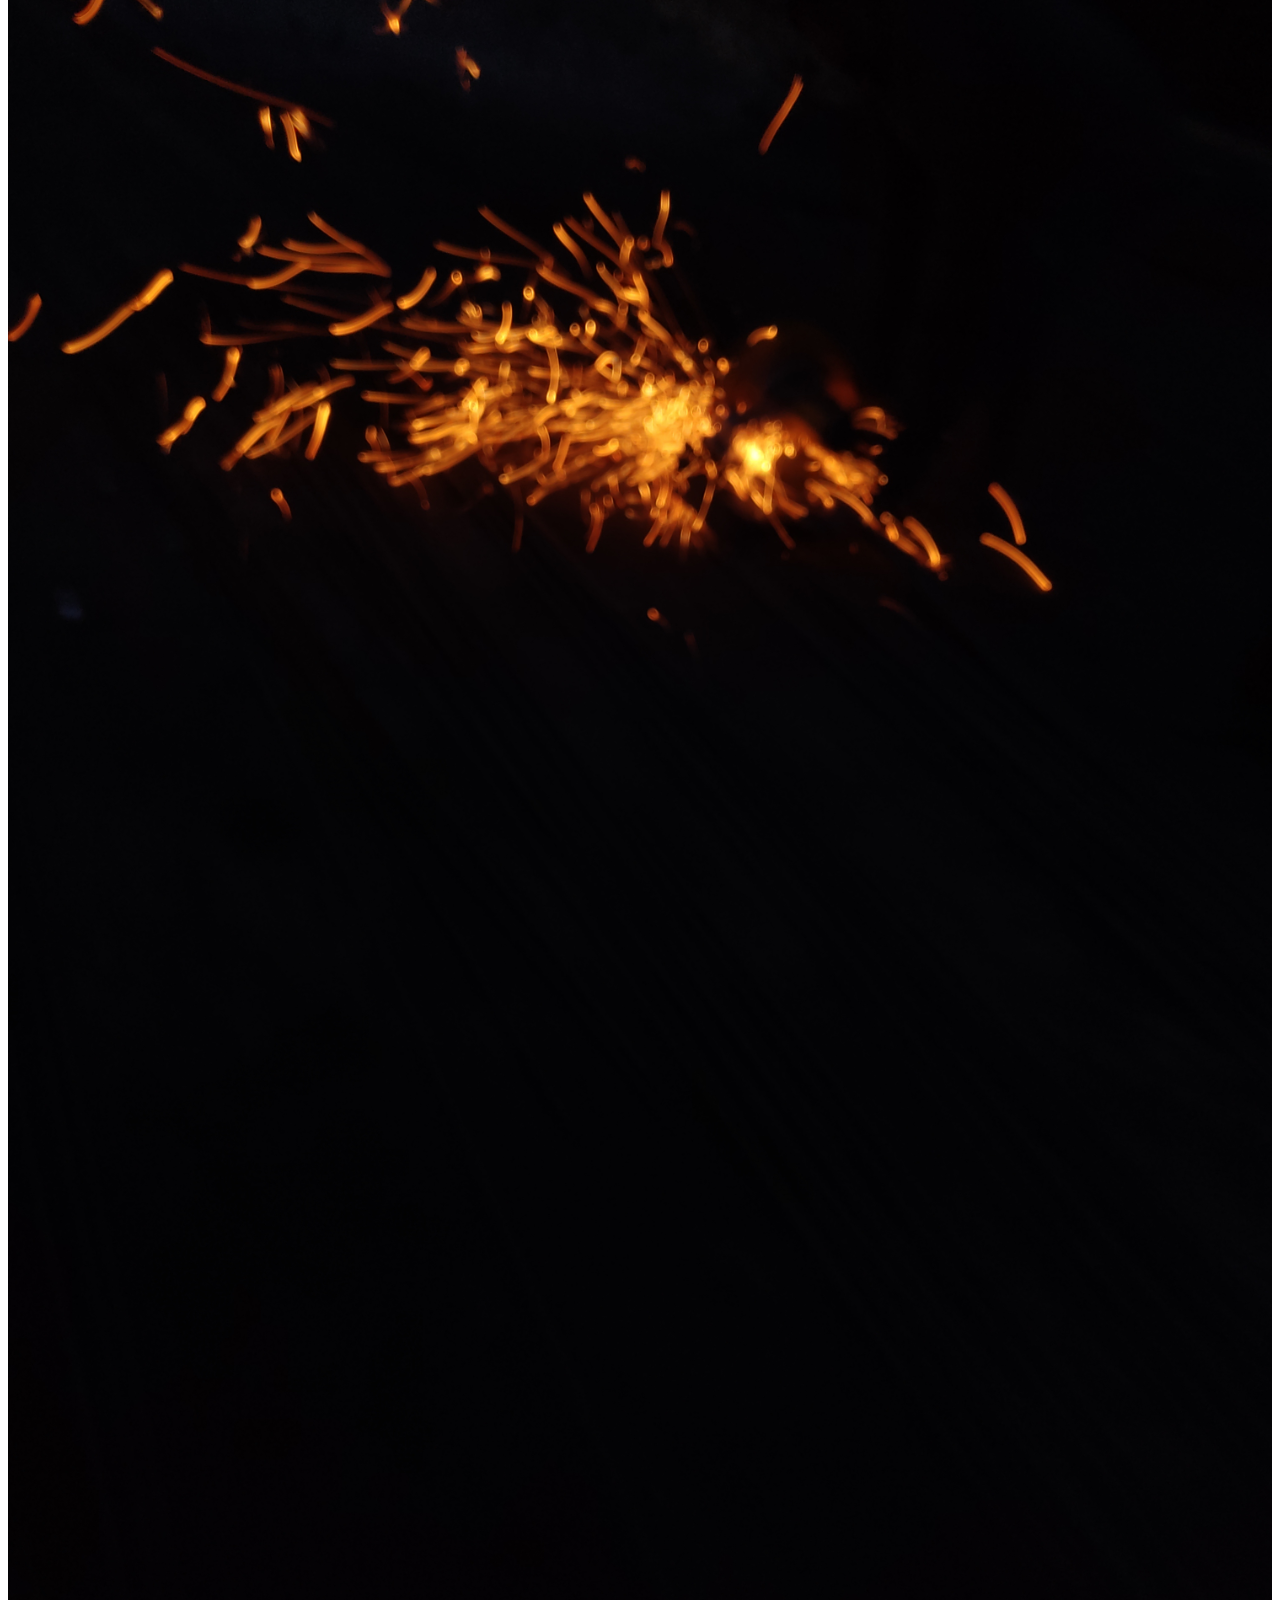
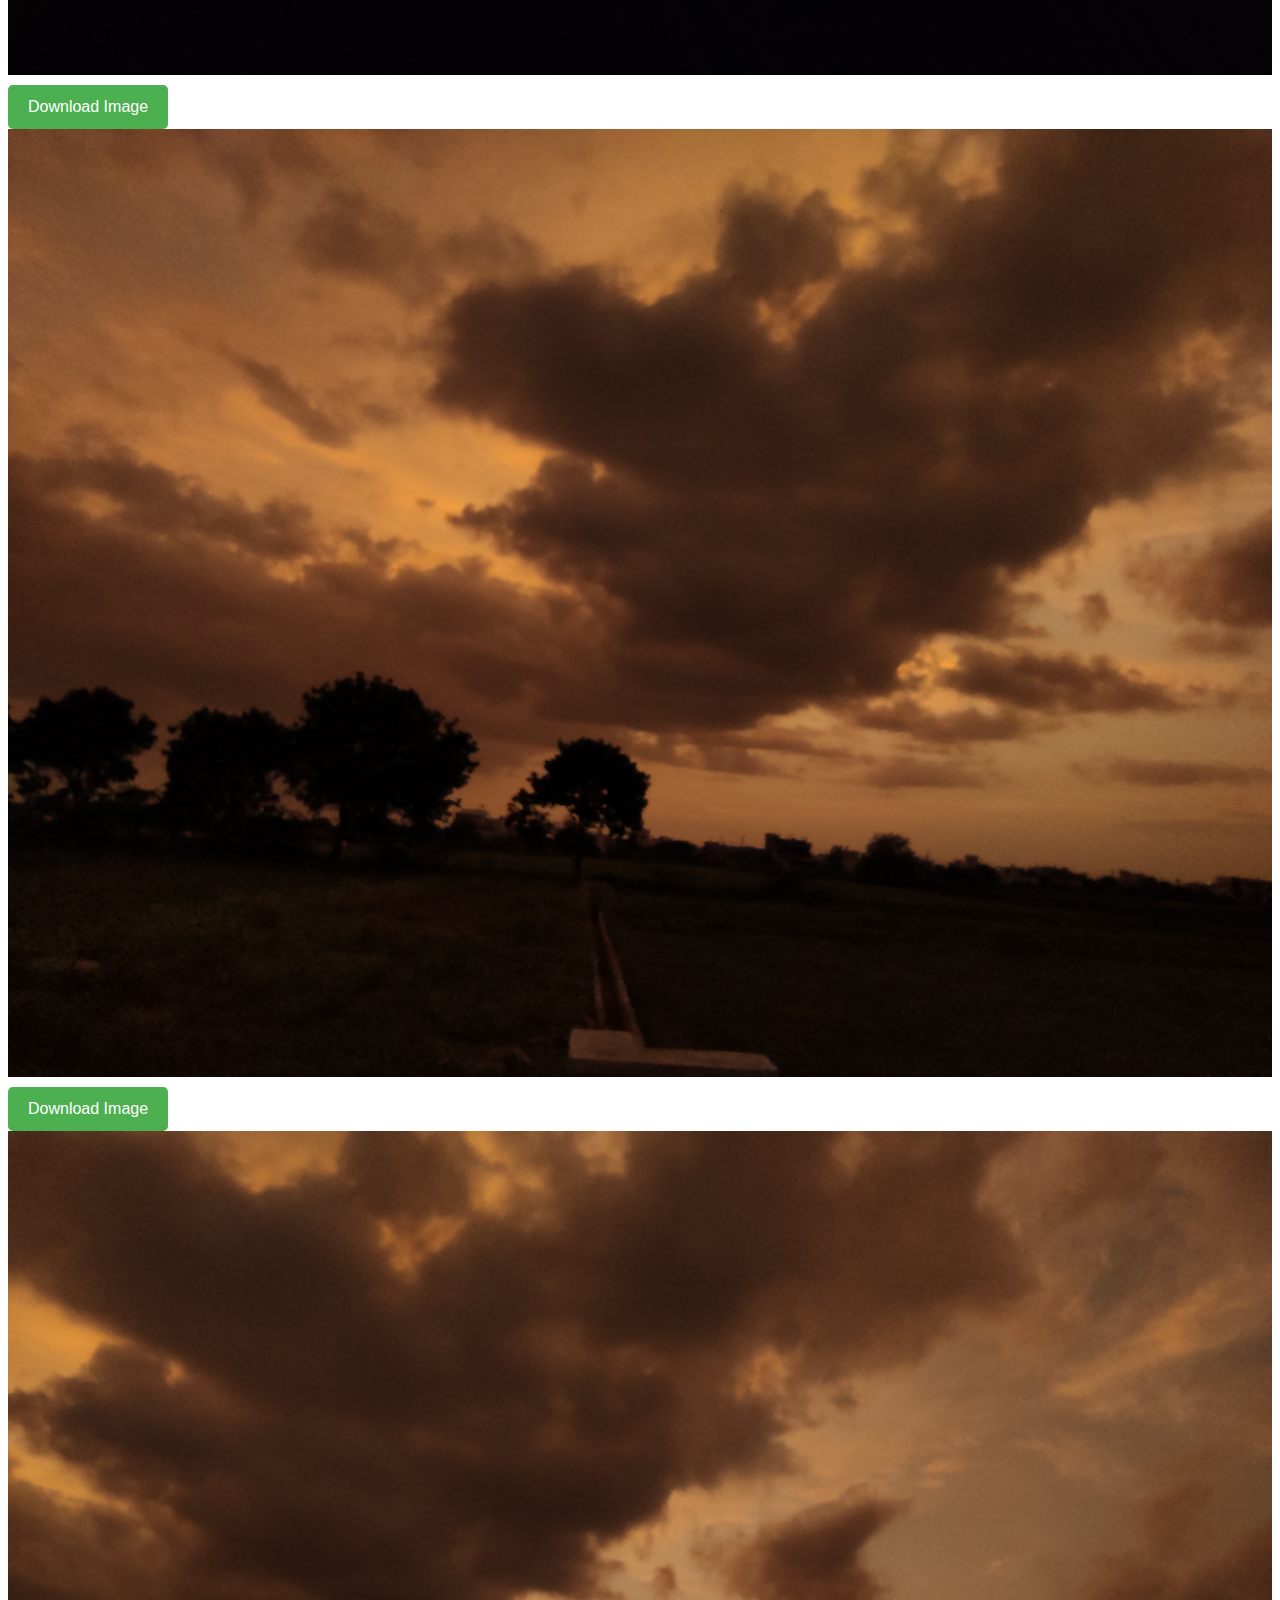
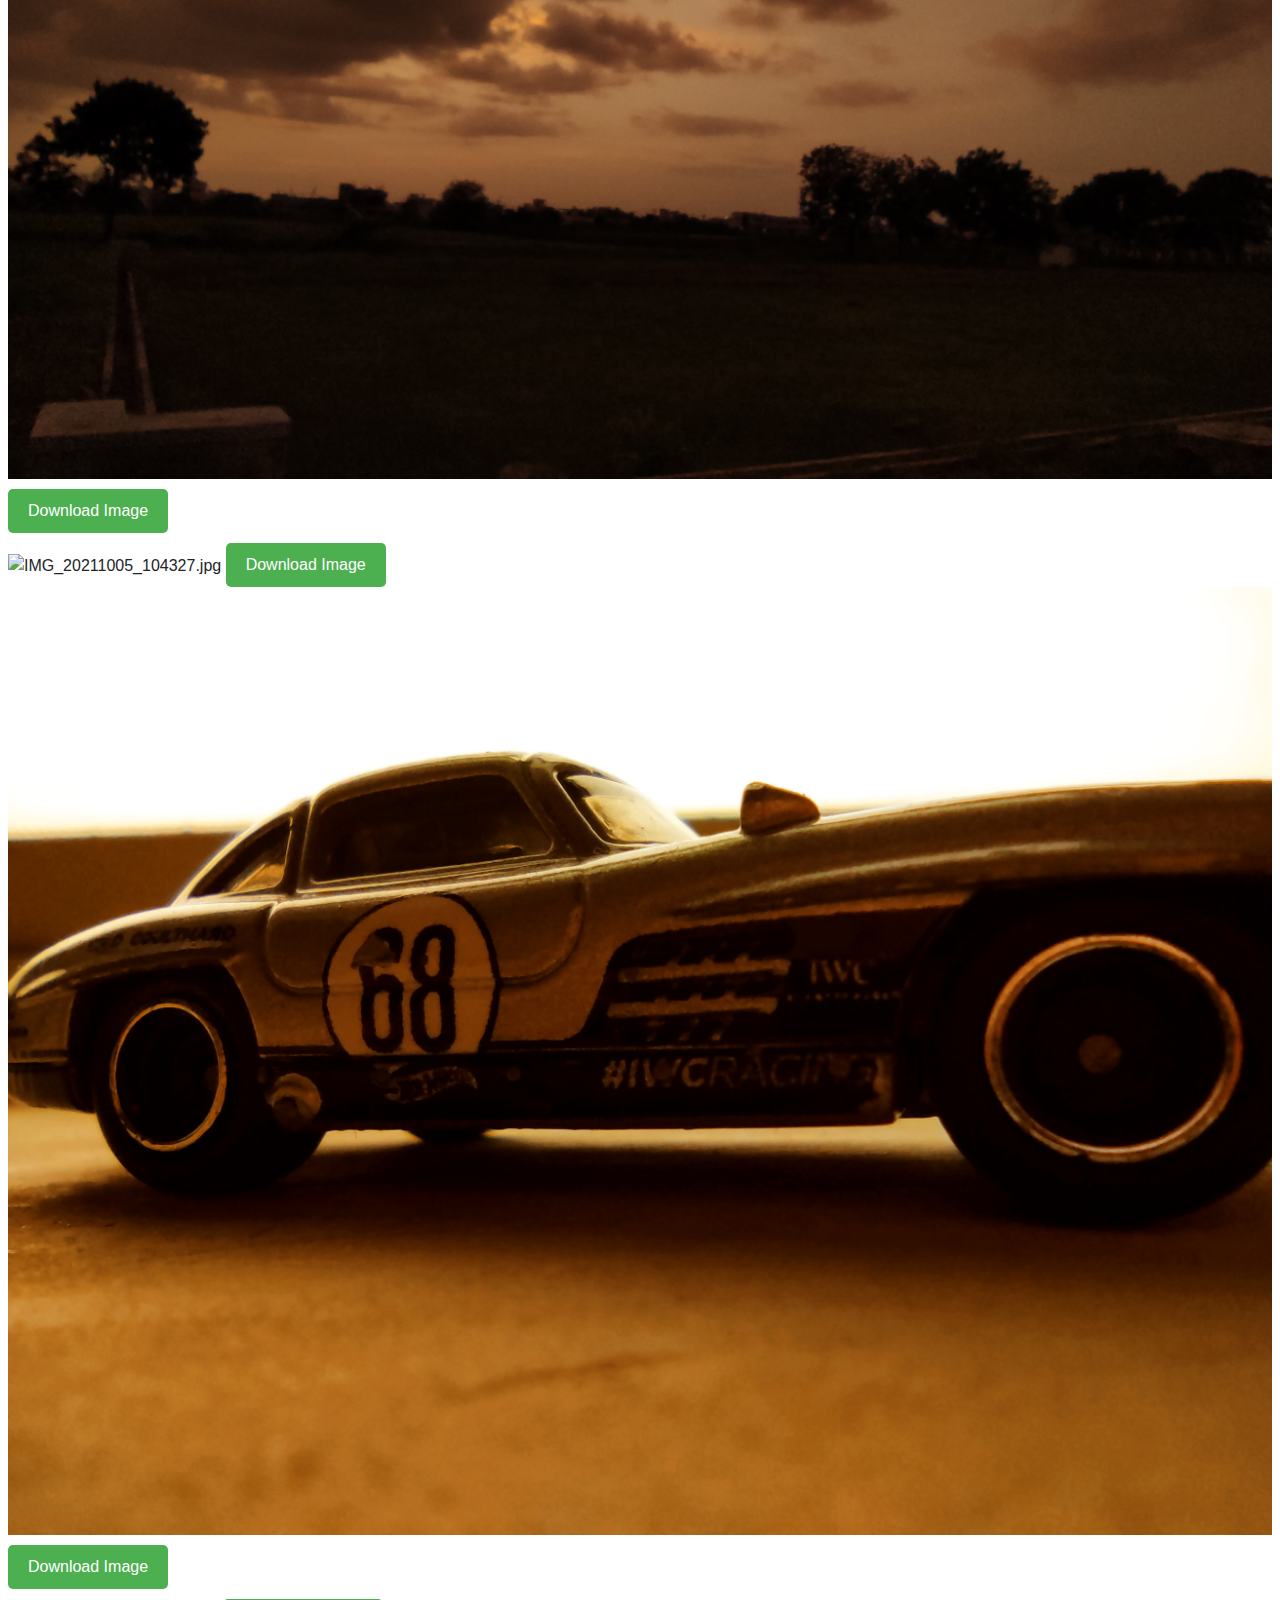
==== commit 0960e993: "download button" ====
--- a/index.html
+++ b/index.html
@@ -2,58 +2,135 @@
 <html lang="en" class="no-js">
    <head>
       <link href="style.css" rel="stylesheet" type="text/css"/>
+      <style>
+         .download-btn {
+            display: inline-block;
+            background-color: #4CAF50;
+            color: white;
+            padding: 10px 20px;
+            text-align: center;
+            text-decoration: none;
+            border-radius: 5px;
+            font-size: 16px;
+            margin-top: 10px;
+            cursor: pointer;
+         }
+         .download-btn:hover {
+            background-color: #3e8e41;
+         }
+      </style>
    </head>
    <body>
       <div class="container additional">
-         <div class="row"><div class="col-xl-4">
+         <div class="row">
+            <div class="col-xl-4">
                <img src="IMG_20210215_183608.jpg" class="img-fluid" alt="IMG_20210215_183608.jpg">
-            </div><div class="col-xl-4">
+               <a href="IMG_20210215_183608.jpg" class="download-btn" onclick="downloadImage()">Download Image</a>
+
+            </div> <div class="col-xl-4">
                <img src="IMG_20210219_174233.jpg" class="img-fluid" alt="IMG_20210219_174233.jpg">
-            </div><div class="col-xl-4">
+               <a href="IMG_20210219_174233.jpg" class="download-btn" onclick="downloadImage()">Download Image</a>
+
+            </div> <div class="col-xl-4">
                <img src="IMG_20210503_192621.jpg" class="img-fluid" alt="IMG_20210503_192621.jpg">
-            </div><div class="col-xl-4">
+               <a href="IMG_20210503_192621.jpg" class="download-btn" onclick="downloadImage()">Download Image</a>
+
+            </div> <div class="col-xl-4">
                <img src="IMG_20210503_192657.jpg" class="img-fluid" alt="IMG_20210503_192657.jpg">
-            </div><div class="col-xl-4">
+               <a href="IMG_20210503_192657.jpg" class="download-btn" onclick="downloadImage()">Download Image</a>
+
+            </div> <div class="col-xl-4">
                <img src="IMG_20210507_182528~2.jpg" class="img-fluid" alt="IMG_20210507_182528~2.jpg">
-            </div><div class="col-xl-4">
+               <a href="IMG_20210507_182528~2.jpg" class="download-btn" onclick="downloadImage()">Download Image</a>
+
+            </div> <div class="col-xl-4">
                <img src="IMG_20210519_181928.jpg" class="img-fluid" alt="IMG_20210519_181928.jpg">
-            </div><div class="col-xl-4">
+               <a href="IMG_20210519_181928.jpg" class="download-btn" onclick="downloadImage()">Download Image</a>
+
+            </div> <div class="col-xl-4">
                <img src="IMG_20210522_183722.jpg" class="img-fluid" alt="IMG_20210522_183722.jpg">
-            </div><div class="col-xl-4">
+               <a href="IMG_20210522_183722.jpg" class="download-btn" onclick="downloadImage()">Download Image</a>
+
+            </div> <div class="col-xl-4">
                <img src="IMG_20210912_184241_1.jpg" class="img-fluid" alt="IMG_20210912_184241_1.jpg">
-            </div><div class="col-xl-4">
+               <a href="IMG_20210912_184241_1.jpg" class="download-btn" onclick="downloadImage()">Download Image</a>
+
+            </div> <div class="col-xl-4">
                <img src="IMG_20210915_183302_1.jpg" class="img-fluid" alt="IMG_20210915_183302_1.jpg">
-            </div><div class="col-xl-4">
+               <a href="IMG_20210915_183302_1.jpg" class="download-btn" onclick="downloadImage()">Download Image</a>
+
+            </div> <div class="col-xl-4">
                <img src="IMG_20210915_183305.jpg" class="img-fluid" alt="IMG_20210915_183305.jpg">
-            </div><div class="col-xl-4">
+               <a href="IMG_20210915_183305.jpg" class="download-btn" onclick="downloadImage()">Download Image</a>
+
+            </div> <div class="col-xl-4">
                <img src="IMG_20211005_104327.jpg" class="img-fluid" alt="IMG_20211005_104327.jpg">
-            </div><div class="col-xl-4">
+               <a href="IMG_20211005_104327.jpg" class="download-btn" onclick="downloadImage()">Download Image</a>
+
+            </div> <div class="col-xl-4">
                <img src="IMG_20211005_104946.jpg" class="img-fluid" alt="IMG_20211005_104946.jpg">
-            </div><div class="col-xl-4">
+               <a href="IMG_20211005_104946.jpg" class="download-btn" onclick="downloadImage()">Download Image</a>
+
+            </div> <div class="col-xl-4">
                <img src="IMG_20211113_205701.jpg" class="img-fluid" alt="IMG_20211113_205701.jpg">
-            </div><div class="col-xl-4">
+               <a href="IMG_20211113_205701.jpg" class="download-btn" onclick="downloadImage()">Download Image</a>
+
+            </div> <div class="col-xl-4">
                <img src="IMG_20211123_172838_1.jpg" class="img-fluid" alt="IMG_20211123_172838_1.jpg">
-            </div><div class="col-xl-4">
+               <a href="IMG_20211123_172838_1.jpg" class="download-btn" onclick="downloadImage()">Download Image</a>
+
+            </div> <div class="col-xl-4">
                <img src="IMG_20211123_173326_2.jpg" class="img-fluid" alt="IMG_20211123_173326_2.jpg">
-            </div><div class="col-xl-4">
+               <a href="IMG_20211123_173326_2.jpg" class="download-btn" onclick="downloadImage()">Download Image</a>
+
+            </div> <div class="col-xl-4">
                <img src="IMG_20211208_194003_1.jpg" class="img-fluid" alt="IMG_20211208_194003_1.jpg">
-            </div><div class="col-xl-4">
+               <a href="IMG_20211208_194003_1.jpg" class="download-btn" onclick="downloadImage()">Download Image</a>
+
+            </div> <div class="col-xl-4">
                <img src="IMG_20220112_205504.jpg" class="img-fluid" alt="IMG_20220112_205504.jpg">
-            </div><div class="col-xl-4">
+               <a href="IMG_20220112_205504.jpg" class="download-btn" onclick="downloadImage()">Download Image</a>
+
+            </div> <div class="col-xl-4">
                <img src="IMG_20220215_185506.jpg" class="img-fluid" alt="IMG_20220215_185506.jpg">
-            </div><div class="col-xl-4">
+               <a href="IMG_20220215_185506.jpg" class="download-btn" onclick="downloadImage()">Download Image</a>
+
+            </div> <div class="col-xl-4">
                <img src="IMG_20220217_115638.jpg" class="img-fluid" alt="IMG_20220217_115638.jpg">
-            </div><div class="col-xl-4">
+               <a href="IMG_20220217_115638.jpg" class="download-btn" onclick="downloadImage()">Download Image</a>
+
+            </div> <div class="col-xl-4">
                <img src="IMG_20220217_120119.jpg" class="img-fluid" alt="IMG_20220217_120119.jpg">
-            </div><div class="col-xl-4">
+               <a href="IMG_20220217_120119.jpg" class="download-btn" onclick="downloadImage()">Download Image</a>
+
+            </div> <div class="col-xl-4">
                <img src="IMG_20220218_161530.jpg" class="img-fluid" alt="IMG_20220218_161530.jpg">
-            </div><div class="col-xl-4">
+               <a href="IMG_20220218_161530.jpg" class="download-btn" onclick="downloadImage()">Download Image</a>
+
+            </div> <div class="col-xl-4">
                <img src="IMG_20220218_181143.jpg" class="img-fluid" alt="IMG_20220218_181143.jpg">
-            </div><div class="col-xl-4">
+               <a href="IMG_20220218_181143.jpg" class="download-btn" onclick="downloadImage()">Download Image</a>
+
+            </div> <div class="col-xl-4">
                <img src="IMG_20220218_181311.jpg" class="img-fluid" alt="IMG_20220218_181311.jpg">
-            </div><div class="col-xl-4">
+               <a href="IMG_20220218_181311.jpg" class="download-btn" onclick="downloadImage()">Download Image</a>
+
+            </div> <div class="col-xl-4">
                <img src="PANO_20220215_185539.jpg" class="img-fluid" alt="PANO_20220215_185539.jpg">
-            </div></div>
+               <a href="PANO_20220215_185539.jpg" class="download-btn" onclick="downloadImage()">Download Image</a>
+
+            </div>     </div>
       </div>
+      <script>
+         function downloadImage() {
+            var link = document.createElement('a');
+            link.setAttribute('href', 'IMG_20210215_183608.jpg');
+            link.setAttribute('download', 'IMG_20210215_183608.jpg');
+            link.style.display = 'none';
+            document.body.appendChild(link);
+            link.click();
+            document.body.removeChild(link);
+         }
+      </script>
    </body>
 </html>
